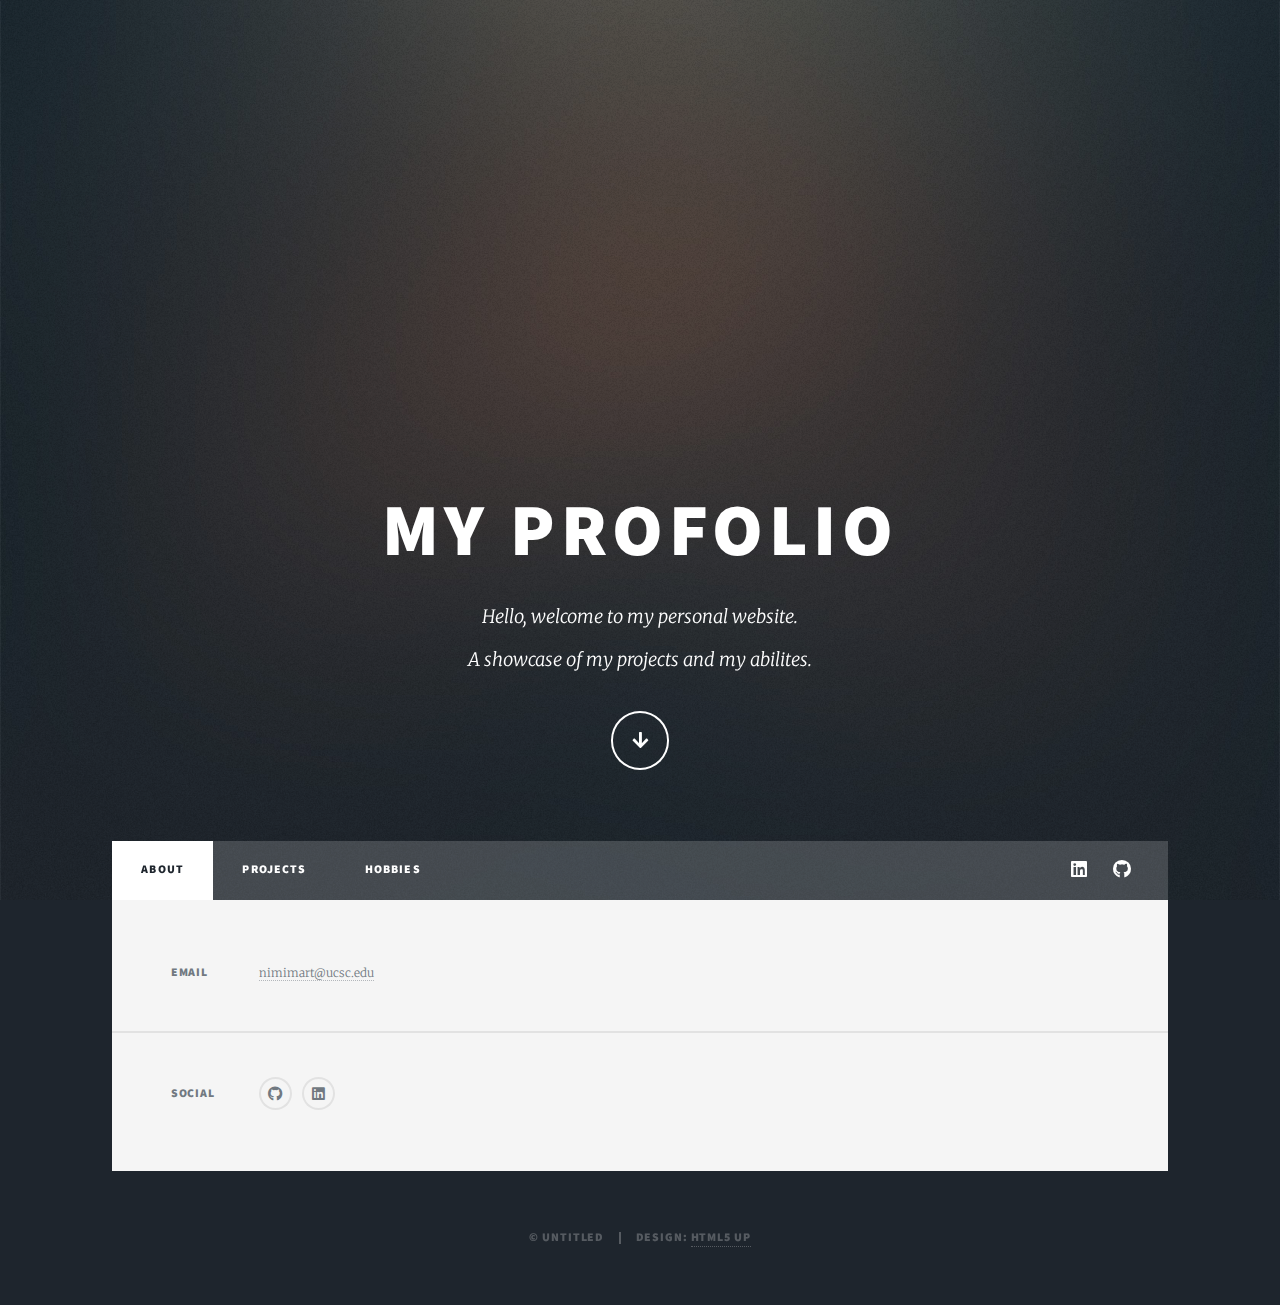
==== index.html @ e38dc00e "adding new website" ====
<!DOCTYPE HTML>
<!--
	Massively by HTML5 UP
	html5up.net | @ajlkn
	Free for personal and commercial use under the CCA 3.0 license (html5up.net/license)
-->
<html>
	<head>
		<title>Nicolas Martinez</title>
		<meta charset="utf-8" />
		<meta name="viewport" content="width=device-width, initial-scale=1, user-scalable=no" />
		<link rel="stylesheet" href="assets/css/main.css" />
		<noscript><link rel="stylesheet" href="assets/css/noscript.css" /></noscript>
	</head>
	<body class="is-preload">

		<!-- Wrapper -->
			<div id="wrapper" class="fade-in">

				<!-- Intro -->
					<div id="intro">
						<h1>My Profolio</h1>
						<p>Hello, welcome to my personal website. <br>
							 A showcase of my projects and my abilites.</p>
						<ul class="actions">
							<li><a href="#header" class="button icon solid solo fa-arrow-down scrolly">Continue</a></li>
						</ul>
					</div>

				<!-- Header -->
					<header id="header">
						<a href="index.html" class="logo">Nicolas Martinez</a>
					</header>

				<!-- Nav -->
					<nav id="nav">
						<ul class="links">
							<li class="active"><a href="index.html">About</a></li>
							<li><a href="projects.html">Projects</a></li>
							<li><a href="hobbies.html">Hobbies</a></li>
						</ul>
						<ul class="icons">
							<li><a href="www.linkedin.com/in/nicolas-michael-martinez" class="icon brands fa-linkedin"><span class="label">LinkedIn</span></a></li>
							<li><a href="git@github.com:nicom0202/Projects.git" class="icon brands fa-github"><span class="label">GitHub</span></a></li>
						</ul>
					</nav>



				<!-- Footer -->
					<footer id="footer">
						<section class="split contact">
							<section>
								<h3>Email</h3>
								<p><a href="#">nimimart@ucsc.edu</a></p>
							</section>
							<section>
								<h3>Social</h3>
								<ul class="icons alt">
									<li><a href="git@github.com:nicom0202/Projects.git" class="icon brands alt fa-github"><span class="label">GitHub</span></a></li>
									<li><a href="www.linkedin.com/in/nicolas-michael-martinez" class="icon brands alt fa-linkedin"><span class="label">LinkedIn</span></a></li>
								</ul>
							</section>
						</section>
					</footer>

				<!-- Copyright -->
					<div id="copyright">
						<ul><li>&copy; Untitled</li><li>Design: <a href="https://html5up.net">HTML5 UP</a></li></ul>
					</div>

			</div>

		<!-- Scripts -->
			<script src="assets/js/jquery.min.js"></script>
			<script src="assets/js/jquery.scrollex.min.js"></script>
			<script src="assets/js/jquery.scrolly.min.js"></script>
			<script src="assets/js/browser.min.js"></script>
			<script src="assets/js/breakpoints.min.js"></script>
			<script src="assets/js/util.js"></script>
			<script src="assets/js/main.js"></script>

	</body>
</html>
---- assets/css/main.css ----
@import url(fontawesome-all.min.css);
@import url("https://fonts.googleapis.com/css?family=Merriweather:300,700,300italic,700italic|Source+Sans+Pro:900");

/*
	Massively by HTML5 UP
	html5up.net | @ajlkn
	Free for personal and commercial use under the CCA 3.0 license (html5up.net/license)
*/

html, body, div, span, applet, object,
iframe, h1, h2, h3, h4, h5, h6, p, blockquote,
pre, a, abbr, acronym, address, big, cite,
code, del, dfn, em, img, ins, kbd, q, s, samp,
small, strike, strong, sub, sup, tt, var, b,
u, i, center, dl, dt, dd, ol, ul, li, fieldset,
form, label, legend, table, caption, tbody,
tfoot, thead, tr, th, td, article, aside,
canvas, details, embed, figure, figcaption,
footer, header, hgroup, menu, nav, output, ruby,
section, summary, time, mark, audio, video {
	margin: 0;
	padding: 0;
	border: 0;
	font-size: 100%;
	font: inherit;
	vertical-align: baseline;}

article, aside, details, figcaption, figure,
footer, header, hgroup, menu, nav, section {
	display: block;}

body {
	line-height: 1;
}

ol, ul {
	list-style: none;
}

blockquote, q {
	quotes: none;
}

	blockquote:before, blockquote:after, q:before, q:after {
		content: '';
		content: none;
	}

table {
	border-collapse: collapse;
	border-spacing: 0;
}

body {
	-webkit-text-size-adjust: none;
}

mark {
	background-color: transparent;
	color: inherit;
}

input::-moz-focus-inner {
	border: 0;
	padding: 0;
}

input, select, textarea {
	-moz-appearance: none;
	-webkit-appearance: none;
	-ms-appearance: none;
	appearance: none;
}

/* Basic */

	@-ms-viewport {
		width: device-width;
	}

	body {
		-ms-overflow-style: scrollbar;
	}

	@media screen and (max-width: 480px) {

		html, body {
			min-width: 320px;
		}

	}

	html {
		box-sizing: border-box;
	}

	*, *:before, *:after {
		box-sizing: inherit;
	}

	body {
		background-color: #1e252d;
	}

		body.is-preload *, body.is-preload *:before, body.is-preload *:after {
			-moz-animation: none !important;
			-webkit-animation: none !important;
			-ms-animation: none !important;
			animation: none !important;
			-moz-transition: none !important;
			-webkit-transition: none !important;
			-ms-transition: none !important;
			transition: none !important;
		}

/* Type */

	html {
		font-size: 16pt;
	}

		@media screen and (max-width: 1680px) {

			html {
				font-size: 12pt;
			}

		}

		@media screen and (max-width: 1280px) {

			html {
				font-size: 11pt;
			}

		}

		@media screen and (max-width: 360px) {

			html {
				font-size: 10pt;
			}

		}

	body {
		color: #212931;
	}

	body, input, select, textarea {
		font-family: "Merriweather", Georgia, serif;
		font-weight: 300;
		font-size: 1rem;
		line-height: 2.375;
	}

	a {
		-moz-transition: color 0.2s ease-in-out, background-color 0.2s ease-in-out, border-color 0.2s ease-in-out, box-shadow 0.2s ease-in-out;
		-webkit-transition: color 0.2s ease-in-out, background-color 0.2s ease-in-out, border-color 0.2s ease-in-out, box-shadow 0.2s ease-in-out;
		-ms-transition: color 0.2s ease-in-out, background-color 0.2s ease-in-out, border-color 0.2s ease-in-out, box-shadow 0.2s ease-in-out;
		transition: color 0.2s ease-in-out, background-color 0.2s ease-in-out, border-color 0.2s ease-in-out, box-shadow 0.2s ease-in-out;
		border-bottom: dotted 1px;
		text-decoration: none;
	}

		a:hover {
			border-bottom-color: transparent;
		}

	strong, b {
		font-weight: 600;
	}

	em, i {
		font-style: italic;
	}

	p {
		text-align: justify;
		margin: 0 0 2rem 0;
	}

	h1, h2, h3, h4, h5, h6 {
		font-family: "Source Sans Pro", Helvetica, sans-serif;
		font-weight: 900;
		line-height: 1.5;
		letter-spacing: 0.075em;
		text-transform: uppercase;
		margin: 0 0 1rem 0;
	}

		h1 a, h2 a, h3 a, h4 a, h5 a, h6 a {
			border-bottom: 0;
			color: inherit;
			text-decoration: none;
		}

	h1 {
		font-size: 4rem;
		line-height: 1.1;
		margin: 0 0 2rem 0;
	}

	h2 {
		font-size: 1.75rem;
		line-height: 1.3;
		margin: 0 0 1.5rem 0;
	}

	h3 {
		font-size: 1.25rem;
		margin: 0 0 1.5rem 0;
	}

	h4 {
		font-size: 1rem;
	}

	h5 {
		font-size: 0.9rem;
	}

	h6 {
		font-size: 0.8rem;
	}

	sub {
		font-size: 0.8rem;
		position: relative;
		top: 0.5rem;
	}

	sup {
		font-size: 0.8rem;
		position: relative;
		top: -0.5rem;
	}

	blockquote {
		border-left: solid 4px;
		font-style: italic;
		margin: 0 0 2rem 0;
		padding: 0.5rem 0 0.5rem 2rem;
	}

	code {
		border: solid 2px;
		font-family: "Courier New", monospace;
		font-size: 0.9rem;
		margin: 0 0.25rem;
		padding: 0.25rem 0.65rem;
	}

	pre {
		-webkit-overflow-scrolling: touch;
		font-family: "Courier New", monospace;
		font-size: 0.9rem;
		margin: 0 0 2rem 0;
	}

		pre code {
			display: block;
			line-height: 1.75;
			padding: 1rem 1.5rem;
			overflow-x: auto;
		}

	hr {
		border: 0;
		border-bottom: solid 2px;
		margin: 3rem 0;
	}

		hr.major {
			margin: 5rem 0;
		}

	.align-left {
		text-align: left;
	}

	.align-center {
		text-align: center;
	}

	.align-right {
		text-align: right;
	}

	input, select, textarea {
		color: #212931;
	}

	a {
		color: #212931;
		border-bottom-color: rgba(33, 41, 49, 0.5);
	}

		a:hover {
			border-bottom-color: transparent;
			color: #18bfef !important;
		}

	strong, b {
		color: #212931;
	}

	h1, h2, h3, h4, h5, h6 {
		color: #212931;
	}

	blockquote {
		border-left-color: #eeeeee;
	}

	code {
		background: rgba(220, 220, 220, 0.25);
		border-color: #eeeeee;
	}

	hr {
		border-bottom-color: #eeeeee;
	}

/* Row */

	.row {
		display: flex;
		flex-wrap: wrap;
		box-sizing: border-box;
		align-items: stretch;
	}

		.row > * {
			box-sizing: border-box;
		}

		.row.gtr-uniform > * > :last-child {
			margin-bottom: 0;
		}

		.row.aln-left {
			justify-content: flex-start;
		}

		.row.aln-center {
			justify-content: center;
		}

		.row.aln-right {
			justify-content: flex-end;
		}

		.row.aln-top {
			align-items: flex-start;
		}

		.row.aln-middle {
			align-items: center;
		}

		.row.aln-bottom {
			align-items: flex-end;
		}

		.row > .imp {
			order: -1;
		}

		.row > .col-1 {
			width: 8.33333%;
		}

		.row > .off-1 {
			margin-left: 8.33333%;
		}

		.row > .col-2 {
			width: 16.66667%;
		}

		.row > .off-2 {
			margin-left: 16.66667%;
		}

		.row > .col-3 {
			width: 25%;
		}

		.row > .off-3 {
			margin-left: 25%;
		}

		.row > .col-4 {
			width: 33.33333%;
		}

		.row > .off-4 {
			margin-left: 33.33333%;
		}

		.row > .col-5 {
			width: 41.66667%;
		}

		.row > .off-5 {
			margin-left: 41.66667%;
		}

		.row > .col-6 {
			width: 50%;
		}

		.row > .off-6 {
			margin-left: 50%;
		}

		.row > .col-7 {
			width: 58.33333%;
		}

		.row > .off-7 {
			margin-left: 58.33333%;
		}

		.row > .col-8 {
			width: 66.66667%;
		}

		.row > .off-8 {
			margin-left: 66.66667%;
		}

		.row > .col-9 {
			width: 75%;
		}

		.row > .off-9 {
			margin-left: 75%;
		}

		.row > .col-10 {
			width: 83.33333%;
		}

		.row > .off-10 {
			margin-left: 83.33333%;
		}

		.row > .col-11 {
			width: 91.66667%;
		}

		.row > .off-11 {
			margin-left: 91.66667%;
		}

		.row > .col-12 {
			width: 100%;
		}

		.row > .off-12 {
			margin-left: 100%;
		}

		.row.gtr-0 {
			margin-top: 0;
			margin-left: 0rem;
		}

			.row.gtr-0 > * {
				padding: 0 0 0 0rem;
			}

			.row.gtr-0.gtr-uniform {
				margin-top: 0rem;
			}

				.row.gtr-0.gtr-uniform > * {
					padding-top: 0rem;
				}

		.row.gtr-25 {
			margin-top: 0;
			margin-left: -0.375rem;
		}

			.row.gtr-25 > * {
				padding: 0 0 0 0.375rem;
			}

			.row.gtr-25.gtr-uniform {
				margin-top: -0.375rem;
			}

				.row.gtr-25.gtr-uniform > * {
					padding-top: 0.375rem;
				}

		.row.gtr-50 {
			margin-top: 0;
			margin-left: -0.75rem;
		}

			.row.gtr-50 > * {
				padding: 0 0 0 0.75rem;
			}

			.row.gtr-50.gtr-uniform {
				margin-top: -0.75rem;
			}

				.row.gtr-50.gtr-uniform > * {
					padding-top: 0.75rem;
				}

		.row {
			margin-top: 0;
			margin-left: -1.5rem;
		}

			.row > * {
				padding: 0 0 0 1.5rem;
			}

			.row.gtr-uniform {
				margin-top: -1.5rem;
			}

				.row.gtr-uniform > * {
					padding-top: 1.5rem;
				}

		.row.gtr-150 {
			margin-top: 0;
			margin-left: -2.25rem;
		}

			.row.gtr-150 > * {
				padding: 0 0 0 2.25rem;
			}

			.row.gtr-150.gtr-uniform {
				margin-top: -2.25rem;
			}

				.row.gtr-150.gtr-uniform > * {
					padding-top: 2.25rem;
				}

		.row.gtr-200 {
			margin-top: 0;
			margin-left: -3rem;
		}

			.row.gtr-200 > * {
				padding: 0 0 0 3rem;
			}

			.row.gtr-200.gtr-uniform {
				margin-top: -3rem;
			}

				.row.gtr-200.gtr-uniform > * {
					padding-top: 3rem;
				}

		@media screen and (max-width: 1680px) {

			.row {
				display: flex;
				flex-wrap: wrap;
				box-sizing: border-box;
				align-items: stretch;
			}

				.row > * {
					box-sizing: border-box;
				}

				.row.gtr-uniform > * > :last-child {
					margin-bottom: 0;
				}

				.row.aln-left {
					justify-content: flex-start;
				}

				.row.aln-center {
					justify-content: center;
				}

				.row.aln-right {
					justify-content: flex-end;
				}

				.row.aln-top {
					align-items: flex-start;
				}

				.row.aln-middle {
					align-items: center;
				}

				.row.aln-bottom {
					align-items: flex-end;
				}

				.row > .imp-xlarge {
					order: -1;
				}

				.row > .col-1-xlarge {
					width: 8.33333%;
				}

				.row > .off-1-xlarge {
					margin-left: 8.33333%;
				}

				.row > .col-2-xlarge {
					width: 16.66667%;
				}

				.row > .off-2-xlarge {
					margin-left: 16.66667%;
				}

				.row > .col-3-xlarge {
					width: 25%;
				}

				.row > .off-3-xlarge {
					margin-left: 25%;
				}

				.row > .col-4-xlarge {
					width: 33.33333%;
				}

				.row > .off-4-xlarge {
					margin-left: 33.33333%;
				}

				.row > .col-5-xlarge {
					width: 41.66667%;
				}

				.row > .off-5-xlarge {
					margin-left: 41.66667%;
				}

				.row > .col-6-xlarge {
					width: 50%;
				}

				.row > .off-6-xlarge {
					margin-left: 50%;
				}

				.row > .col-7-xlarge {
					width: 58.33333%;
				}

				.row > .off-7-xlarge {
					margin-left: 58.33333%;
				}

				.row > .col-8-xlarge {
					width: 66.66667%;
				}

				.row > .off-8-xlarge {
					margin-left: 66.66667%;
				}

				.row > .col-9-xlarge {
					width: 75%;
				}

				.row > .off-9-xlarge {
					margin-left: 75%;
				}

				.row > .col-10-xlarge {
					width: 83.33333%;
				}

				.row > .off-10-xlarge {
					margin-left: 83.33333%;
				}

				.row > .col-11-xlarge {
					width: 91.66667%;
				}

				.row > .off-11-xlarge {
					margin-left: 91.66667%;
				}

				.row > .col-12-xlarge {
					width: 100%;
				}

				.row > .off-12-xlarge {
					margin-left: 100%;
				}

				.row.gtr-0 {
					margin-top: 0;
					margin-left: 0rem;
				}

					.row.gtr-0 > * {
						padding: 0 0 0 0rem;
					}

					.row.gtr-0.gtr-uniform {
						margin-top: 0rem;
					}

						.row.gtr-0.gtr-uniform > * {
							padding-top: 0rem;
						}

				.row.gtr-25 {
					margin-top: 0;
					margin-left: -0.375rem;
				}

					.row.gtr-25 > * {
						padding: 0 0 0 0.375rem;
					}

					.row.gtr-25.gtr-uniform {
						margin-top: -0.375rem;
					}

						.row.gtr-25.gtr-uniform > * {
							padding-top: 0.375rem;
						}

				.row.gtr-50 {
					margin-top: 0;
					margin-left: -0.75rem;
				}

					.row.gtr-50 > * {
						padding: 0 0 0 0.75rem;
					}

					.row.gtr-50.gtr-uniform {
						margin-top: -0.75rem;
					}

						.row.gtr-50.gtr-uniform > * {
							padding-top: 0.75rem;
						}

				.row {
					margin-top: 0;
					margin-left: -1.5rem;
				}

					.row > * {
						padding: 0 0 0 1.5rem;
					}

					.row.gtr-uniform {
						margin-top: -1.5rem;
					}

						.row.gtr-uniform > * {
							padding-top: 1.5rem;
						}

				.row.gtr-150 {
					margin-top: 0;
					margin-left: -2.25rem;
				}

					.row.gtr-150 > * {
						padding: 0 0 0 2.25rem;
					}

					.row.gtr-150.gtr-uniform {
						margin-top: -2.25rem;
					}

						.row.gtr-150.gtr-uniform > * {
							padding-top: 2.25rem;
						}

				.row.gtr-200 {
					margin-top: 0;
					margin-left: -3rem;
				}

					.row.gtr-200 > * {
						padding: 0 0 0 3rem;
					}

					.row.gtr-200.gtr-uniform {
						margin-top: -3rem;
					}

						.row.gtr-200.gtr-uniform > * {
							padding-top: 3rem;
						}

		}

		@media screen and (max-width: 1280px) {

			.row {
				display: flex;
				flex-wrap: wrap;
				box-sizing: border-box;
				align-items: stretch;
			}

				.row > * {
					box-sizing: border-box;
				}

				.row.gtr-uniform > * > :last-child {
					margin-bottom: 0;
				}

				.row.aln-left {
					justify-content: flex-start;
				}

				.row.aln-center {
					justify-content: center;
				}

				.row.aln-right {
					justify-content: flex-end;
				}

				.row.aln-top {
					align-items: flex-start;
				}

				.row.aln-middle {
					align-items: center;
				}

				.row.aln-bottom {
					align-items: flex-end;
				}

				.row > .imp-large {
					order: -1;
				}

				.row > .col-1-large {
					width: 8.33333%;
				}

				.row > .off-1-large {
					margin-left: 8.33333%;
				}

				.row > .col-2-large {
					width: 16.66667%;
				}

				.row > .off-2-large {
					margin-left: 16.66667%;
				}

				.row > .col-3-large {
					width: 25%;
				}

				.row > .off-3-large {
					margin-left: 25%;
				}

				.row > .col-4-large {
					width: 33.33333%;
				}

				.row > .off-4-large {
					margin-left: 33.33333%;
				}

				.row > .col-5-large {
					width: 41.66667%;
				}

				.row > .off-5-large {
					margin-left: 41.66667%;
				}

				.row > .col-6-large {
					width: 50%;
				}

				.row > .off-6-large {
					margin-left: 50%;
				}

				.row > .col-7-large {
					width: 58.33333%;
				}

				.row > .off-7-large {
					margin-left: 58.33333%;
				}

				.row > .col-8-large {
					width: 66.66667%;
				}

				.row > .off-8-large {
					margin-left: 66.66667%;
				}

				.row > .col-9-large {
					width: 75%;
				}

				.row > .off-9-large {
					margin-left: 75%;
				}

				.row > .col-10-large {
					width: 83.33333%;
				}

				.row > .off-10-large {
					margin-left: 83.33333%;
				}

				.row > .col-11-large {
					width: 91.66667%;
				}

				.row > .off-11-large {
					margin-left: 91.66667%;
				}

				.row > .col-12-large {
					width: 100%;
				}

				.row > .off-12-large {
					margin-left: 100%;
				}

				.row.gtr-0 {
					margin-top: 0;
					margin-left: 0rem;
				}

					.row.gtr-0 > * {
						padding: 0 0 0 0rem;
					}

					.row.gtr-0.gtr-uniform {
						margin-top: 0rem;
					}

						.row.gtr-0.gtr-uniform > * {
							padding-top: 0rem;
						}

				.row.gtr-25 {
					margin-top: 0;
					margin-left: -0.375rem;
				}

					.row.gtr-25 > * {
						padding: 0 0 0 0.375rem;
					}

					.row.gtr-25.gtr-uniform {
						margin-top: -0.375rem;
					}

						.row.gtr-25.gtr-uniform > * {
							padding-top: 0.375rem;
						}

				.row.gtr-50 {
					margin-top: 0;
					margin-left: -0.75rem;
				}

					.row.gtr-50 > * {
						padding: 0 0 0 0.75rem;
					}

					.row.gtr-50.gtr-uniform {
						margin-top: -0.75rem;
					}

						.row.gtr-50.gtr-uniform > * {
							padding-top: 0.75rem;
						}

				.row {
					margin-top: 0;
					margin-left: -1.5rem;
				}

					.row > * {
						padding: 0 0 0 1.5rem;
					}

					.row.gtr-uniform {
						margin-top: -1.5rem;
					}

						.row.gtr-uniform > * {
							padding-top: 1.5rem;
						}

				.row.gtr-150 {
					margin-top: 0;
					margin-left: -2.25rem;
				}

					.row.gtr-150 > * {
						padding: 0 0 0 2.25rem;
					}

					.row.gtr-150.gtr-uniform {
						margin-top: -2.25rem;
					}

						.row.gtr-150.gtr-uniform > * {
							padding-top: 2.25rem;
						}

				.row.gtr-200 {
					margin-top: 0;
					margin-left: -3rem;
				}

					.row.gtr-200 > * {
						padding: 0 0 0 3rem;
					}

					.row.gtr-200.gtr-uniform {
						margin-top: -3rem;
					}

						.row.gtr-200.gtr-uniform > * {
							padding-top: 3rem;
						}

		}

		@media screen and (max-width: 980px) {

			.row {
				display: flex;
				flex-wrap: wrap;
				box-sizing: border-box;
				align-items: stretch;
			}

				.row > * {
					box-sizing: border-box;
				}

				.row.gtr-uniform > * > :last-child {
					margin-bottom: 0;
				}

				.row.aln-left {
					justify-content: flex-start;
				}

				.row.aln-center {
					justify-content: center;
				}

				.row.aln-right {
					justify-content: flex-end;
				}

				.row.aln-top {
					align-items: flex-start;
				}

				.row.aln-middle {
					align-items: center;
				}

				.row.aln-bottom {
					align-items: flex-end;
				}

				.row > .imp-medium {
					order: -1;
				}

				.row > .col-1-medium {
					width: 8.33333%;
				}

				.row > .off-1-medium {
					margin-left: 8.33333%;
				}

				.row > .col-2-medium {
					width: 16.66667%;
				}

				.row > .off-2-medium {
					margin-left: 16.66667%;
				}

				.row > .col-3-medium {
					width: 25%;
				}

				.row > .off-3-medium {
					margin-left: 25%;
				}

				.row > .col-4-medium {
					width: 33.33333%;
				}

				.row > .off-4-medium {
					margin-left: 33.33333%;
				}

				.row > .col-5-medium {
					width: 41.66667%;
				}

				.row > .off-5-medium {
					margin-left: 41.66667%;
				}

				.row > .col-6-medium {
					width: 50%;
				}

				.row > .off-6-medium {
					margin-left: 50%;
				}

				.row > .col-7-medium {
					width: 58.33333%;
				}

				.row > .off-7-medium {
					margin-left: 58.33333%;
				}

				.row > .col-8-medium {
					width: 66.66667%;
				}

				.row > .off-8-medium {
					margin-left: 66.66667%;
				}

				.row > .col-9-medium {
					width: 75%;
				}

				.row > .off-9-medium {
					margin-left: 75%;
				}

				.row > .col-10-medium {
					width: 83.33333%;
				}

				.row > .off-10-medium {
					margin-left: 83.33333%;
				}

				.row > .col-11-medium {
					width: 91.66667%;
				}

				.row > .off-11-medium {
					margin-left: 91.66667%;
				}

				.row > .col-12-medium {
					width: 100%;
				}

				.row > .off-12-medium {
					margin-left: 100%;
				}

				.row.gtr-0 {
					margin-top: 0;
					margin-left: 0rem;
				}

					.row.gtr-0 > * {
						padding: 0 0 0 0rem;
					}

					.row.gtr-0.gtr-uniform {
						margin-top: 0rem;
					}

						.row.gtr-0.gtr-uniform > * {
							padding-top: 0rem;
						}

				.row.gtr-25 {
					margin-top: 0;
					margin-left: -0.375rem;
				}

					.row.gtr-25 > * {
						padding: 0 0 0 0.375rem;
					}

					.row.gtr-25.gtr-uniform {
						margin-top: -0.375rem;
					}

						.row.gtr-25.gtr-uniform > * {
							padding-top: 0.375rem;
						}

				.row.gtr-50 {
					margin-top: 0;
					margin-left: -0.75rem;
				}

					.row.gtr-50 > * {
						padding: 0 0 0 0.75rem;
					}

					.row.gtr-50.gtr-uniform {
						margin-top: -0.75rem;
					}

						.row.gtr-50.gtr-uniform > * {
							padding-top: 0.75rem;
						}

				.row {
					margin-top: 0;
					margin-left: -1.5rem;
				}

					.row > * {
						padding: 0 0 0 1.5rem;
					}

					.row.gtr-uniform {
						margin-top: -1.5rem;
					}

						.row.gtr-uniform > * {
							padding-top: 1.5rem;
						}

				.row.gtr-150 {
					margin-top: 0;
					margin-left: -2.25rem;
				}

					.row.gtr-150 > * {
						padding: 0 0 0 2.25rem;
					}

					.row.gtr-150.gtr-uniform {
						margin-top: -2.25rem;
					}

						.row.gtr-150.gtr-uniform > * {
							padding-top: 2.25rem;
						}

				.row.gtr-200 {
					margin-top: 0;
					margin-left: -3rem;
				}

					.row.gtr-200 > * {
						padding: 0 0 0 3rem;
					}

					.row.gtr-200.gtr-uniform {
						margin-top: -3rem;
					}

						.row.gtr-200.gtr-uniform > * {
							padding-top: 3rem;
						}

		}

		@media screen and (max-width: 736px) {

			.row {
				display: flex;
				flex-wrap: wrap;
				box-sizing: border-box;
				align-items: stretch;
			}

				.row > * {
					box-sizing: border-box;
				}

				.row.gtr-uniform > * > :last-child {
					margin-bottom: 0;
				}

				.row.aln-left {
					justify-content: flex-start;
				}

				.row.aln-center {
					justify-content: center;
				}

				.row.aln-right {
					justify-content: flex-end;
				}

				.row.aln-top {
					align-items: flex-start;
				}

				.row.aln-middle {
					align-items: center;
				}

				.row.aln-bottom {
					align-items: flex-end;
				}

				.row > .imp-small {
					order: -1;
				}

				.row > .col-1-small {
					width: 8.33333%;
				}

				.row > .off-1-small {
					margin-left: 8.33333%;
				}

				.row > .col-2-small {
					width: 16.66667%;
				}

				.row > .off-2-small {
					margin-left: 16.66667%;
				}

				.row > .col-3-small {
					width: 25%;
				}

				.row > .off-3-small {
					margin-left: 25%;
				}

				.row > .col-4-small {
					width: 33.33333%;
				}

				.row > .off-4-small {
					margin-left: 33.33333%;
				}

				.row > .col-5-small {
					width: 41.66667%;
				}

				.row > .off-5-small {
					margin-left: 41.66667%;
				}

				.row > .col-6-small {
					width: 50%;
				}

				.row > .off-6-small {
					margin-left: 50%;
				}

				.row > .col-7-small {
					width: 58.33333%;
				}

				.row > .off-7-small {
					margin-left: 58.33333%;
				}

				.row > .col-8-small {
					width: 66.66667%;
				}

				.row > .off-8-small {
					margin-left: 66.66667%;
				}

				.row > .col-9-small {
					width: 75%;
				}

				.row > .off-9-small {
					margin-left: 75%;
				}

				.row > .col-10-small {
					width: 83.33333%;
				}

				.row > .off-10-small {
					margin-left: 83.33333%;
				}

				.row > .col-11-small {
					width: 91.66667%;
				}

				.row > .off-11-small {
					margin-left: 91.66667%;
				}

				.row > .col-12-small {
					width: 100%;
				}

				.row > .off-12-small {
					margin-left: 100%;
				}

				.row.gtr-0 {
					margin-top: 0;
					margin-left: 0rem;
				}

					.row.gtr-0 > * {
						padding: 0 0 0 0rem;
					}

					.row.gtr-0.gtr-uniform {
						margin-top: 0rem;
					}

						.row.gtr-0.gtr-uniform > * {
							padding-top: 0rem;
						}

				.row.gtr-25 {
					margin-top: 0;
					margin-left: -0.375rem;
				}

					.row.gtr-25 > * {
						padding: 0 0 0 0.375rem;
					}

					.row.gtr-25.gtr-uniform {
						margin-top: -0.375rem;
					}

						.row.gtr-25.gtr-uniform > * {
							padding-top: 0.375rem;
						}

				.row.gtr-50 {
					margin-top: 0;
					margin-left: -0.75rem;
				}

					.row.gtr-50 > * {
						padding: 0 0 0 0.75rem;
					}

					.row.gtr-50.gtr-uniform {
						margin-top: -0.75rem;
					}

						.row.gtr-50.gtr-uniform > * {
							padding-top: 0.75rem;
						}

				.row {
					margin-top: 0;
					margin-left: -1.5rem;
				}

					.row > * {
						padding: 0 0 0 1.5rem;
					}

					.row.gtr-uniform {
						margin-top: -1.5rem;
					}

						.row.gtr-uniform > * {
							padding-top: 1.5rem;
						}

				.row.gtr-150 {
					margin-top: 0;
					margin-left: -2.25rem;
				}

					.row.gtr-150 > * {
						padding: 0 0 0 2.25rem;
					}

					.row.gtr-150.gtr-uniform {
						margin-top: -2.25rem;
					}

						.row.gtr-150.gtr-uniform > * {
							padding-top: 2.25rem;
						}

				.row.gtr-200 {
					margin-top: 0;
					margin-left: -3rem;
				}

					.row.gtr-200 > * {
						padding: 0 0 0 3rem;
					}

					.row.gtr-200.gtr-uniform {
						margin-top: -3rem;
					}

						.row.gtr-200.gtr-uniform > * {
							padding-top: 3rem;
						}

		}

		@media screen and (max-width: 480px) {

			.row {
				display: flex;
				flex-wrap: wrap;
				box-sizing: border-box;
				align-items: stretch;
			}

				.row > * {
					box-sizing: border-box;
				}

				.row.gtr-uniform > * > :last-child {
					margin-bottom: 0;
				}

				.row.aln-left {
					justify-content: flex-start;
				}

				.row.aln-center {
					justify-content: center;
				}

				.row.aln-right {
					justify-content: flex-end;
				}

				.row.aln-top {
					align-items: flex-start;
				}

				.row.aln-middle {
					align-items: center;
				}

				.row.aln-bottom {
					align-items: flex-end;
				}

				.row > .imp-xsmall {
					order: -1;
				}

				.row > .col-1-xsmall {
					width: 8.33333%;
				}

				.row > .off-1-xsmall {
					margin-left: 8.33333%;
				}

				.row > .col-2-xsmall {
					width: 16.66667%;
				}

				.row > .off-2-xsmall {
					margin-left: 16.66667%;
				}

				.row > .col-3-xsmall {
					width: 25%;
				}

				.row > .off-3-xsmall {
					margin-left: 25%;
				}

				.row > .col-4-xsmall {
					width: 33.33333%;
				}

				.row > .off-4-xsmall {
					margin-left: 33.33333%;
				}

				.row > .col-5-xsmall {
					width: 41.66667%;
				}

				.row > .off-5-xsmall {
					margin-left: 41.66667%;
				}

				.row > .col-6-xsmall {
					width: 50%;
				}

				.row > .off-6-xsmall {
					margin-left: 50%;
				}

				.row > .col-7-xsmall {
					width: 58.33333%;
				}

				.row > .off-7-xsmall {
					margin-left: 58.33333%;
				}

				.row > .col-8-xsmall {
					width: 66.66667%;
				}

				.row > .off-8-xsmall {
					margin-left: 66.66667%;
				}

				.row > .col-9-xsmall {
					width: 75%;
				}

				.row > .off-9-xsmall {
					margin-left: 75%;
				}

				.row > .col-10-xsmall {
					width: 83.33333%;
				}

				.row > .off-10-xsmall {
					margin-left: 83.33333%;
				}

				.row > .col-11-xsmall {
					width: 91.66667%;
				}

				.row > .off-11-xsmall {
					margin-left: 91.66667%;
				}

				.row > .col-12-xsmall {
					width: 100%;
				}

				.row > .off-12-xsmall {
					margin-left: 100%;
				}

				.row.gtr-0 {
					margin-top: 0;
					margin-left: 0rem;
				}

					.row.gtr-0 > * {
						padding: 0 0 0 0rem;
					}

					.row.gtr-0.gtr-uniform {
						margin-top: 0rem;
					}

						.row.gtr-0.gtr-uniform > * {
							padding-top: 0rem;
						}

				.row.gtr-25 {
					margin-top: 0;
					margin-left: -0.375rem;
				}

					.row.gtr-25 > * {
						padding: 0 0 0 0.375rem;
					}

					.row.gtr-25.gtr-uniform {
						margin-top: -0.375rem;
					}

						.row.gtr-25.gtr-uniform > * {
							padding-top: 0.375rem;
						}

				.row.gtr-50 {
					margin-top: 0;
					margin-left: -0.75rem;
				}

					.row.gtr-50 > * {
						padding: 0 0 0 0.75rem;
					}

					.row.gtr-50.gtr-uniform {
						margin-top: -0.75rem;
					}

						.row.gtr-50.gtr-uniform > * {
							padding-top: 0.75rem;
						}

				.row {
					margin-top: 0;
					margin-left: -1.5rem;
				}

					.row > * {
						padding: 0 0 0 1.5rem;
					}

					.row.gtr-uniform {
						margin-top: -1.5rem;
					}

						.row.gtr-uniform > * {
							padding-top: 1.5rem;
						}

				.row.gtr-150 {
					margin-top: 0;
					margin-left: -2.25rem;
				}

					.row.gtr-150 > * {
						padding: 0 0 0 2.25rem;
					}

					.row.gtr-150.gtr-uniform {
						margin-top: -2.25rem;
					}

						.row.gtr-150.gtr-uniform > * {
							padding-top: 2.25rem;
						}

				.row.gtr-200 {
					margin-top: 0;
					margin-left: -3rem;
				}

					.row.gtr-200 > * {
						padding: 0 0 0 3rem;
					}

					.row.gtr-200.gtr-uniform {
						margin-top: -3rem;
					}

						.row.gtr-200.gtr-uniform > * {
							padding-top: 3rem;
						}

		}

		@media screen and (max-width: 360px) {

			.row {
				display: flex;
				flex-wrap: wrap;
				box-sizing: border-box;
				align-items: stretch;
			}

				.row > * {
					box-sizing: border-box;
				}

				.row.gtr-uniform > * > :last-child {
					margin-bottom: 0;
				}

				.row.aln-left {
					justify-content: flex-start;
				}

				.row.aln-center {
					justify-content: center;
				}

				.row.aln-right {
					justify-content: flex-end;
				}

				.row.aln-top {
					align-items: flex-start;
				}

				.row.aln-middle {
					align-items: center;
				}

				.row.aln-bottom {
					align-items: flex-end;
				}

				.row > .imp-xxsmall {
					order: -1;
				}

				.row > .col-1-xxsmall {
					width: 8.33333%;
				}

				.row > .off-1-xxsmall {
					margin-left: 8.33333%;
				}

				.row > .col-2-xxsmall {
					width: 16.66667%;
				}

				.row > .off-2-xxsmall {
					margin-left: 16.66667%;
				}

				.row > .col-3-xxsmall {
					width: 25%;
				}

				.row > .off-3-xxsmall {
					margin-left: 25%;
				}

				.row > .col-4-xxsmall {
					width: 33.33333%;
				}

				.row > .off-4-xxsmall {
					margin-left: 33.33333%;
				}

				.row > .col-5-xxsmall {
					width: 41.66667%;
				}

				.row > .off-5-xxsmall {
					margin-left: 41.66667%;
				}

				.row > .col-6-xxsmall {
					width: 50%;
				}

				.row > .off-6-xxsmall {
					margin-left: 50%;
				}

				.row > .col-7-xxsmall {
					width: 58.33333%;
				}

				.row > .off-7-xxsmall {
					margin-left: 58.33333%;
				}

				.row > .col-8-xxsmall {
					width: 66.66667%;
				}

				.row > .off-8-xxsmall {
					margin-left: 66.66667%;
				}

				.row > .col-9-xxsmall {
					width: 75%;
				}

				.row > .off-9-xxsmall {
					margin-left: 75%;
				}

				.row > .col-10-xxsmall {
					width: 83.33333%;
				}

				.row > .off-10-xxsmall {
					margin-left: 83.33333%;
				}

				.row > .col-11-xxsmall {
					width: 91.66667%;
				}

				.row > .off-11-xxsmall {
					margin-left: 91.66667%;
				}

				.row > .col-12-xxsmall {
					width: 100%;
				}

				.row > .off-12-xxsmall {
					margin-left: 100%;
				}

				.row.gtr-0 {
					margin-top: 0;
					margin-left: 0rem;
				}

					.row.gtr-0 > * {
						padding: 0 0 0 0rem;
					}

					.row.gtr-0.gtr-uniform {
						margin-top: 0rem;
					}

						.row.gtr-0.gtr-uniform > * {
							padding-top: 0rem;
						}

				.row.gtr-25 {
					margin-top: 0;
					margin-left: -0.375rem;
				}

					.row.gtr-25 > * {
						padding: 0 0 0 0.375rem;
					}

					.row.gtr-25.gtr-uniform {
						margin-top: -0.375rem;
					}

						.row.gtr-25.gtr-uniform > * {
							padding-top: 0.375rem;
						}

				.row.gtr-50 {
					margin-top: 0;
					margin-left: -0.75rem;
				}

					.row.gtr-50 > * {
						padding: 0 0 0 0.75rem;
					}

					.row.gtr-50.gtr-uniform {
						margin-top: -0.75rem;
					}

						.row.gtr-50.gtr-uniform > * {
							padding-top: 0.75rem;
						}

				.row {
					margin-top: 0;
					margin-left: -1.5rem;
				}

					.row > * {
						padding: 0 0 0 1.5rem;
					}

					.row.gtr-uniform {
						margin-top: -1.5rem;
					}

						.row.gtr-uniform > * {
							padding-top: 1.5rem;
						}

				.row.gtr-150 {
					margin-top: 0;
					margin-left: -2.25rem;
				}

					.row.gtr-150 > * {
						padding: 0 0 0 2.25rem;
					}

					.row.gtr-150.gtr-uniform {
						margin-top: -2.25rem;
					}

						.row.gtr-150.gtr-uniform > * {
							padding-top: 2.25rem;
						}

				.row.gtr-200 {
					margin-top: 0;
					margin-left: -3rem;
				}

					.row.gtr-200 > * {
						padding: 0 0 0 3rem;
					}

					.row.gtr-200.gtr-uniform {
						margin-top: -3rem;
					}

						.row.gtr-200.gtr-uniform > * {
							padding-top: 3rem;
						}

		}

/* Box */

	.box {
		border: solid 2px;
		margin-bottom: 2rem;
		padding: 1.5rem;
	}

		.box > :last-child,
		.box > :last-child > :last-child,
		.box > :last-child > :last-child > :last-child {
			margin-bottom: 0;
		}

		.box.alt {
			border: 0;
			border-radius: 0;
			padding: 0;
		}

	.box {
		border-color: #eeeeee;
	}

/* Button */

	input[type="submit"],
	input[type="reset"],
	input[type="button"],
	button,
	.button {
		-moz-appearance: none;
		-webkit-appearance: none;
		-ms-appearance: none;
		appearance: none;
		-moz-transition: background-color 0.2s ease-in-out, box-shadow 0.2s ease-in-out, color 0.2s ease-in-out;
		-webkit-transition: background-color 0.2s ease-in-out, box-shadow 0.2s ease-in-out, color 0.2s ease-in-out;
		-ms-transition: background-color 0.2s ease-in-out, box-shadow 0.2s ease-in-out, color 0.2s ease-in-out;
		transition: background-color 0.2s ease-in-out, box-shadow 0.2s ease-in-out, color 0.2s ease-in-out;
		border: 0;
		border-radius: 0;
		cursor: pointer;
		display: inline-block;
		font-family: "Source Sans Pro", Helvetica, sans-serif;
		font-size: 0.8rem;
		font-weight: 900;
		letter-spacing: 0.075em;
		height: 3rem;
		line-height: 3rem;
		padding: 0 2rem;
		text-align: center;
		text-decoration: none;
		text-transform: uppercase;
		white-space: nowrap;
	}

		input[type="submit"].icon:before,
		input[type="reset"].icon:before,
		input[type="button"].icon:before,
		button.icon:before,
		.button.icon:before {
			margin-right: 0.5rem;
		}

		input[type="submit"].icon.solo,
		input[type="reset"].icon.solo,
		input[type="button"].icon.solo,
		button.icon.solo,
		.button.icon.solo {
			position: relative;
			width: 4rem;
			height: 4rem;
			line-height: 4rem;
			border-radius: 4rem;
			text-indent: 4rem;
			overflow: hidden;
			padding: 0;
			white-space: nowrap;
		}

			input[type="submit"].icon.solo:before,
			input[type="reset"].icon.solo:before,
			input[type="button"].icon.solo:before,
			button.icon.solo:before,
			.button.icon.solo:before {
				position: absolute;
				display: block;
				top: 0;
				left: 0;
				width: inherit;
				height: inherit;
				line-height: inherit;
				font-size: 1.25rem;
				margin-right: 0;
				text-align: center;
				text-indent: 0;
			}

		input[type="submit"].fit,
		input[type="reset"].fit,
		input[type="button"].fit,
		button.fit,
		.button.fit {
			width: 100%;
		}

		input[type="submit"].small,
		input[type="reset"].small,
		input[type="button"].small,
		button.small,
		.button.small {
			font-size: 0.7rem;
			height: 2.5rem;
			line-height: 2.5rem;
			padding: 0 1.5rem;
		}

		input[type="submit"].large,
		input[type="reset"].large,
		input[type="button"].large,
		button.large,
		.button.large {
			font-size: 0.9rem;
			height: 3.5rem;
			line-height: 3.5rem;
			padding: 0 2.75rem;
		}

		@media screen and (max-width: 980px) {

			input[type="submit"],
			input[type="reset"],
			input[type="button"],
			button,
			.button {
				font-size: 0.9rem;
				height: 3.25rem;
				line-height: 3.25rem;
			}

				input[type="submit"].large,
				input[type="reset"].large,
				input[type="button"].large,
				button.large,
				.button.large {
					font-size: 1rem;
					height: 3.75rem;
					line-height: 3.75rem;
				}

		}

		input[type="submit"].disabled, input[type="submit"]:disabled,
		input[type="reset"].disabled,
		input[type="reset"]:disabled,
		input[type="button"].disabled,
		input[type="button"]:disabled,
		button.disabled,
		button:disabled,
		.button.disabled,
		.button:disabled {
			pointer-events: none;
			opacity: 0.25;
		}

	input[type="submit"],
	input[type="reset"],
	input[type="button"],
	button,
	.button {
		background-color: transparent;
		box-shadow: inset 0 0 0 2px #212931;
		color: #212931 !important;
	}

		input[type="submit"]:hover,
		input[type="reset"]:hover,
		input[type="button"]:hover,
		button:hover,
		.button:hover {
			box-shadow: inset 0 0 0 2px #18bfef;
			color: #18bfef !important;
		}

		input[type="submit"].primary,
		input[type="reset"].primary,
		input[type="button"].primary,
		button.primary,
		.button.primary {
			background-color: #212931;
			box-shadow: none;
			color: #ffffff !important;
		}

			input[type="submit"].primary:hover,
			input[type="reset"].primary:hover,
			input[type="button"].primary:hover,
			button.primary:hover,
			.button.primary:hover {
				background-color: #18bfef;
			}

/* Form */

	form {
		margin: 0 0 2rem 0;
	}

		form > :last-child {
			margin-bottom: 0;
		}

		form > .fields {
			display: -moz-flex;
			display: -webkit-flex;
			display: -ms-flex;
			display: flex;
			-moz-flex-wrap: wrap;
			-webkit-flex-wrap: wrap;
			-ms-flex-wrap: wrap;
			flex-wrap: wrap;
			width: calc(100% + 3rem);
			margin: -1.5rem 0 2rem -1.5rem;
		}

			form > .fields > .field {
				-moz-flex-grow: 0;
				-webkit-flex-grow: 0;
				-ms-flex-grow: 0;
				flex-grow: 0;
				-moz-flex-shrink: 0;
				-webkit-flex-shrink: 0;
				-ms-flex-shrink: 0;
				flex-shrink: 0;
				padding: 1.5rem 0 0 1.5rem;
				width: calc(100% - 1.5rem);
			}

				form > .fields > .field.half {
					width: calc(50% - 0.75rem);
				}

				form > .fields > .field.third {
					width: calc(100%/3 - 0.5rem);
				}

				form > .fields > .field.quarter {
					width: calc(25% - 0.375rem);
				}

		@media screen and (max-width: 480px) {

			form > .fields {
				width: calc(100% + 3rem);
				margin: -1.5rem 0 2rem -1.5rem;
			}

				form > .fields > .field {
					padding: 1.5rem 0 0 1.5rem;
					width: calc(100% - 1.5rem);
				}

					form > .fields > .field.half {
						width: calc(100% - 1.5rem);
					}

					form > .fields > .field.third {
						width: calc(100% - 1.5rem);
					}

					form > .fields > .field.quarter {
						width: calc(100% - 1.5rem);
					}

		}

	label {
		display: block;
		font-family: "Source Sans Pro", Helvetica, sans-serif;
		font-weight: 900;
		line-height: 1.5;
		letter-spacing: 0.075em;
		font-size: 0.8rem;
		text-transform: uppercase;
		margin: 0 0 0.75rem 0;
	}

		@media screen and (max-width: 980px) {

			label {
				font-size: 0.9rem;
			}

		}

	input[type="text"],
	input[type="password"],
	input[type="email"],
	select,
	textarea {
		-moz-appearance: none;
		-webkit-appearance: none;
		-ms-appearance: none;
		appearance: none;
		background: transparent;
		border-radius: 0;
		border: solid 2px;
		color: inherit;
		display: block;
		outline: 0;
		padding: 0 1rem;
		text-decoration: none;
		width: 100%;
	}

		input[type="text"]:invalid,
		input[type="password"]:invalid,
		input[type="email"]:invalid,
		select:invalid,
		textarea:invalid {
			box-shadow: none;
		}

	select {
		background-size: 1.25rem;
		background-repeat: no-repeat;
		background-position: calc(100% - 1rem) center;
		height: 3rem;
		padding-right: 3rem;
		text-overflow: ellipsis;
	}

		select:focus::-ms-value {
			background-color: transparent;
		}

		select::-ms-expand {
			display: none;
		}

	input[type="text"],
	input[type="password"],
	input[type="email"],
	select {
		height: 3rem;
	}

	textarea {
		padding: 0.75rem 1rem;
	}

	input[type="checkbox"],
	input[type="radio"] {
		-moz-appearance: none;
		-webkit-appearance: none;
		-ms-appearance: none;
		appearance: none;
		display: block;
		float: left;
		margin-right: -2rem;
		opacity: 0;
		width: 1rem;
		z-index: -1;
	}

		input[type="checkbox"] + label,
		input[type="radio"] + label {
			text-decoration: none;
			cursor: pointer;
			display: inline-block;
			font-size: 1rem;
			letter-spacing: 0;
			font-family: "Merriweather", Georgia, serif;
			text-transform: none;
			font-weight: 300;
			padding-left: 2.8rem;
			padding-right: 1rem;
			position: relative;
		}

			input[type="checkbox"] + label:before,
			input[type="radio"] + label:before {
				-moz-osx-font-smoothing: grayscale;
				-webkit-font-smoothing: antialiased;
				display: inline-block;
				font-style: normal;
				font-variant: normal;
				text-rendering: auto;
				line-height: 1;
				text-transform: none !important;
				font-family: 'Font Awesome 5 Free';
				font-weight: 900;
			}

			input[type="checkbox"] + label:before,
			input[type="radio"] + label:before {
				border-radius: 0;
				border: solid 2px;
				content: '';
				display: inline-block;
				font-size: 0.8rem;
				height: 1.8rem;
				left: 0;
				line-height: 1.65rem;
				position: absolute;
				text-align: center;
				top: -0.125rem;
				width: 1.8rem;
			}

		input[type="checkbox"]:checked + label:before,
		input[type="radio"]:checked + label:before {
			content: '\f00c';
		}

	input[type="checkbox"] + label:before {
		border-radius: 0;
	}

	input[type="radio"] + label:before {
		border-radius: 100%;
	}

	::-webkit-input-placeholder {
		opacity: 1.0;
	}

	:-moz-placeholder {
		opacity: 1.0;
	}

	::-moz-placeholder {
		opacity: 1.0;
	}

	:-ms-input-placeholder {
		opacity: 1.0;
	}

	label {
		color: #212931;
	}

	input[type="text"],
	input[type="password"],
	input[type="email"],
	select,
	textarea {
		border-color: #eeeeee;
	}

		input[type="text"]:focus,
		input[type="password"]:focus,
		input[type="email"]:focus,
		select:focus,
		textarea:focus {
			border-color: #18bfef;
		}

	select {
		background-image: url("data:image/svg+xml;charset=utf8,%3Csvg xmlns='http://www.w3.org/2000/svg' width='40' height='40' preserveAspectRatio='none' viewBox='0 0 40 40'%3E%3Cpath d='M9.4,12.3l10.4,10.4l10.4-10.4c0.2-0.2,0.5-0.4,0.9-0.4c0.3,0,0.6,0.1,0.9,0.4l3.3,3.3c0.2,0.2,0.4,0.5,0.4,0.9 c0,0.4-0.1,0.6-0.4,0.9L20.7,31.9c-0.2,0.2-0.5,0.4-0.9,0.4c-0.3,0-0.6-0.1-0.9-0.4L4.3,17.3c-0.2-0.2-0.4-0.5-0.4-0.9 c0-0.4,0.1-0.6,0.4-0.9l3.3-3.3c0.2-0.2,0.5-0.4,0.9-0.4S9.1,12.1,9.4,12.3z' fill='%23eeeeee' /%3E%3C/svg%3E");
	}

		select option {
			background-color: #ffffff;
			color: #212931;
		}

	.select-wrapper:before {
		color: #eeeeee;
	}

	input[type="checkbox"] + label,
	input[type="radio"] + label {
		color: #212931;
	}

		input[type="checkbox"] + label:before,
		input[type="radio"] + label:before {
			border-color: #eeeeee;
		}

	input[type="checkbox"]:checked + label:before,
	input[type="radio"]:checked + label:before {
		background-color: #212931;
		border-color: #212931;
		color: #ffffff;
	}

	input[type="checkbox"]:focus + label:before,
	input[type="radio"]:focus + label:before {
		border-color: #18bfef;
	}

	::-webkit-input-placeholder {
		color: #909498 !important;
	}

	:-moz-placeholder {
		color: #909498 !important;
	}

	::-moz-placeholder {
		color: #909498 !important;
	}

	:-ms-input-placeholder {
		color: #909498 !important;
	}

	.formerize-placeholder {
		color: #909498 !important;
	}

/* Icon */

	.icon {
		text-decoration: none;
		border-bottom: none;
		position: relative;
	}

		.icon:before {
			-moz-osx-font-smoothing: grayscale;
			-webkit-font-smoothing: antialiased;
			display: inline-block;
			font-style: normal;
			font-variant: normal;
			text-rendering: auto;
			line-height: 1;
			text-transform: none !important;
			font-family: 'Font Awesome 5 Free';
			font-weight: 400;
		}

		.icon > .label {
			display: none;
		}

		.icon:before {
			line-height: inherit;
		}

		.icon.solid:before {
			font-weight: 900;
		}

		.icon.brands:before {
			font-family: 'Font Awesome 5 Brands';
		}

/* Image */

	.image {
		border: 0;
		display: inline-block;
		position: relative;
	}

		.image img {
			display: block;
		}

		.image.left, .image.right {
			max-width: 40%;
		}

			.image.left img, .image.right img {
				width: 100%;
			}

		.image.left {
			float: left;
			margin: 0 2rem 2rem 0;
			top: 0.75rem;
		}

		.image.right {
			float: right;
			margin: 0 0 2rem 2rem;
			top: 0.75rem;
		}

		.image.fit {
			display: block;
			margin: 2.5rem 0;
			width: 100%;
		}

			.image.fit:first-child {
				margin-top: 0;
			}

			.image.fit img {
				width: 100%;
			}

		.image.main {
			display: block;
			margin: 4rem 0;
			width: 100%;
		}

			.image.main:first-child {
				margin-top: 0;
			}

			.image.main img {
				width: 100%;
			}

		@media screen and (max-width: 736px) {

			.image.fit {
				margin: 2rem 0;
			}

			.image.main {
				margin: 2rem 0;
			}

		}

	a.image {
		overflow: hidden;
	}

		a.image img {
			-moz-transition: -moz-transform 0.2s ease-out;
			-webkit-transition: -webkit-transform 0.2s ease-out;
			-ms-transition: -ms-transform 0.2s ease-out;
			transition: transform 0.2s ease-out;
		}

		a.image:hover img {
			-moz-transform: scale(1.05);
			-webkit-transform: scale(1.05);
			-ms-transform: scale(1.05);
			transform: scale(1.05);
		}

/* Actions */

	ul.actions {
		display: -moz-flex;
		display: -webkit-flex;
		display: -ms-flex;
		display: flex;
		cursor: default;
		list-style: none;
		margin-left: -1rem;
		padding-left: 0;
	}

		ul.actions li {
			padding: 0 0 0 1rem;
			vertical-align: middle;
		}

		ul.actions.special {
			-moz-justify-content: center;
			-webkit-justify-content: center;
			-ms-justify-content: center;
			justify-content: center;
			width: 100%;
			margin-left: 0;
		}

			ul.actions.special li:first-child {
				padding-left: 0;
			}

		ul.actions.stacked {
			-moz-flex-direction: column;
			-webkit-flex-direction: column;
			-ms-flex-direction: column;
			flex-direction: column;
			margin-left: 0;
		}

			ul.actions.stacked li {
				padding: 1.3rem 0 0 0;
			}

				ul.actions.stacked li:first-child {
					padding-top: 0;
				}

		ul.actions.fit {
			width: calc(100% + 1rem);
		}

			ul.actions.fit li {
				-moz-flex-grow: 1;
				-webkit-flex-grow: 1;
				-ms-flex-grow: 1;
				flex-grow: 1;
				-moz-flex-shrink: 1;
				-webkit-flex-shrink: 1;
				-ms-flex-shrink: 1;
				flex-shrink: 1;
				width: 100%;
			}

				ul.actions.fit li > * {
					width: 100%;
				}

			ul.actions.fit.stacked {
				width: 100%;
			}

		@media screen and (max-width: 480px) {

			ul.actions:not(.fixed) {
				-moz-flex-direction: column;
				-webkit-flex-direction: column;
				-ms-flex-direction: column;
				flex-direction: column;
				margin-left: 0;
				width: 100% !important;
			}

				ul.actions:not(.fixed) li {
					-moz-flex-grow: 1;
					-webkit-flex-grow: 1;
					-ms-flex-grow: 1;
					flex-grow: 1;
					-moz-flex-shrink: 1;
					-webkit-flex-shrink: 1;
					-ms-flex-shrink: 1;
					flex-shrink: 1;
					padding: 1rem 0 0 0;
					text-align: center;
					width: 100%;
				}

					ul.actions:not(.fixed) li > * {
						width: 100%;
					}

					ul.actions:not(.fixed) li:first-child {
						padding-top: 0;
					}

					ul.actions:not(.fixed) li input[type="submit"],
					ul.actions:not(.fixed) li input[type="reset"],
					ul.actions:not(.fixed) li input[type="button"],
					ul.actions:not(.fixed) li button,
					ul.actions:not(.fixed) li .button {
						width: 100%;
					}

						ul.actions:not(.fixed) li input[type="submit"].icon:before,
						ul.actions:not(.fixed) li input[type="reset"].icon:before,
						ul.actions:not(.fixed) li input[type="button"].icon:before,
						ul.actions:not(.fixed) li button.icon:before,
						ul.actions:not(.fixed) li .button.icon:before {
							margin-left: -0.5rem;
						}

		}

/* Icons */

	ul.icons {
		cursor: default;
		list-style: none;
		padding-left: 0;
	}

		ul.icons li {
			display: inline-block;
			padding: 0 0.5rem 0 0;
			vertical-align: middle;
		}

			ul.icons li:last-child {
				padding-right: 0;
			}

			ul.icons li .icon:before {
				width: 2.25rem;
				height: 2.25rem;
				line-height: 2.25rem;
				display: inline-block;
				text-align: center;
				border-radius: 100%;
				font-size: 1.25rem;
			}

		ul.icons.alt li .icon:before {
			-moz-transition: color 0.2s ease-in-out, background-color 0.2s ease-in-out, border-color 0.2s ease-in-out, box-shadow 0.2s ease-in-out;
			-webkit-transition: color 0.2s ease-in-out, background-color 0.2s ease-in-out, border-color 0.2s ease-in-out, box-shadow 0.2s ease-in-out;
			-ms-transition: color 0.2s ease-in-out, background-color 0.2s ease-in-out, border-color 0.2s ease-in-out, box-shadow 0.2s ease-in-out;
			transition: color 0.2s ease-in-out, background-color 0.2s ease-in-out, border-color 0.2s ease-in-out, box-shadow 0.2s ease-in-out;
			font-size: 1rem;
		}

/* List */

	ol {
		list-style: decimal;
		margin: 0 0 2rem 0;
		padding-left: 1.25rem;
	}

		ol li {
			padding-left: 0.25rem;
		}

	ul {
		list-style: disc;
		margin: 0 0 2rem 0;
		padding-left: 1rem;
	}

		ul li {
			padding-left: 0.5rem;
		}

		ul.divided {
			list-style: none;
			padding-left: 0;
		}

			ul.divided li {
				border-top: solid 1px;
				padding: 0.5rem 0;
			}

				ul.divided li:first-child {
					border-top: 0;
					padding-top: 0;
				}

	dl {
		margin: 0 0 2rem 0;
	}

		dl dt {
			display: block;
			font-weight: 600;
			margin: 0 0 1rem 0;
		}

		dl dd {
			margin-left: 2rem;
		}

	ul.divided li {
		border-top-color: #eeeeee;
	}

	ul.icons li a.icon:hover:before {
		color: #18bfef;
	}

	ul.icons.alt li .icon:before {
		box-shadow: inset 0 0 0 2px #eeeeee;
	}

	ul.icons.alt li a.icon:hover:before {
		box-shadow: inset 0 0 0 2px #18bfef;
	}

/* Section/Article */

	section.special, article.special {
		text-align: center;
	}

	header {
		cursor: default;
	}

		header > .date {
			display: block;
			font-size: 0.8rem;
			height: 1;
			margin: 0 0 1rem 0;
			position: relative;
		}

		header > p {
			font-style: italic;
		}

		header > h1 + p {
			font-size: 1.1rem;
			margin-top: -0.5rem;
			line-height: 2;
		}

		header > h2 + p {
			font-size: 1rem;
			margin-top: -0.75rem;
		}

		header > h3 + p {
			font-size: 0.9rem;
			margin-top: -0.75rem;
		}

		header > h4 + p {
			font-size: 0.8rem;
			margin-top: -0.75rem;
		}

		header.major {
			margin: 0 0 4rem 0;
			text-align: center;
		}

			header.major > :last-child {
				margin-bottom: 0;
			}

			header.major > p {
				margin-top: 0;
				text-align: center;
			}

			header.major > .date {
				font-size: 1rem;
				margin: 0 0 4rem 0;
			}

				header.major > .date:before, header.major > .date:after {
					content: '';
					display: block;
					position: absolute;
					top: 50%;
					width: calc(50% - 6rem);
					border-top: solid 2px;
				}

				header.major > .date:before {
					left: 0;
				}

				header.major > .date:after {
					right: 0;
				}

		@media screen and (max-width: 980px) {

			header br {
				display: none;
			}

		}

		@media screen and (max-width: 736px) {

			header.major {
				margin: 0 0 2rem 0;
			}

		}

	header.major .date:before, header.major .date:after {
		border-top-color: #eeeeee;
	}

/* Table */

	.table-wrapper {
		-webkit-overflow-scrolling: touch;
		overflow-x: auto;
	}

	table {
		margin: 0 0 2rem 0;
		width: 100%;
	}

		table tbody tr {
			border: solid 1px;
			border-left: 0;
			border-right: 0;
		}

		table td {
			padding: 0.75rem 0.75rem;
		}

		table th {
			font-family: "Source Sans Pro", Helvetica, sans-serif;
			font-size: 0.8rem;
			font-weight: 900;
			letter-spacing: 0.075em;
			line-height: 1.5;
			padding: 0 0.75rem 0.75rem 0.75rem;
			text-align: left;
			text-transform: uppercase;
		}

			@media screen and (max-width: 980px) {

				table th {
					font-size: 0.9rem;
				}

			}

		table thead {
			border-bottom: solid 2px;
		}

		table tfoot {
			border-top: solid 2px;
		}

		table.alt {
			border-collapse: separate;
		}

			table.alt tbody tr td {
				border: solid 1px;
				border-left-width: 0;
				border-top-width: 0;
			}

				table.alt tbody tr td:first-child {
					border-left-width: 1px;
				}

			table.alt tbody tr:first-child td {
				border-top-width: 1px;
			}

			table.alt thead {
				border-bottom: 0;
			}

			table.alt tfoot {
				border-top: 0;
			}

	table tbody tr {
		border-color: #eeeeee;
	}

		table tbody tr:nth-child(2n + 1) {
			background-color: rgba(220, 220, 220, 0.25);
		}

	table th {
		color: #212931;
	}

	table thead {
		border-bottom-color: #eeeeee;
	}

	table tfoot {
		border-top-color: #eeeeee;
	}

	table.alt tbody tr td {
		border-color: #eeeeee;
	}

/* Pagination */

	.pagination {
		display: -moz-inline-flex;
		display: -webkit-inline-flex;
		display: -ms-inline-flex;
		display: inline-flex;
		-moz-user-select: none;
		-webkit-user-select: none;
		-ms-user-select: none;
		user-select: none;
		cursor: default;
		list-style: none;
		margin: 0 0 2rem 2px;
		padding: 0;
	}

		.pagination a, .pagination span {
			-moz-transition: background-color 0.2s ease-in-out, border-color 0.2s ease-in-out, box-shadow 0.2s ease-in-out, color 0.2s ease-in-out;
			-webkit-transition: background-color 0.2s ease-in-out, border-color 0.2s ease-in-out, box-shadow 0.2s ease-in-out, color 0.2s ease-in-out;
			-ms-transition: background-color 0.2s ease-in-out, border-color 0.2s ease-in-out, box-shadow 0.2s ease-in-out, color 0.2s ease-in-out;
			transition: background-color 0.2s ease-in-out, border-color 0.2s ease-in-out, box-shadow 0.2s ease-in-out, color 0.2s ease-in-out;
			border: solid 2px;
			display: inline-block;
			font-family: "Source Sans Pro", Helvetica, sans-serif;
			font-size: 0.8rem;
			font-weight: 900;
			height: 3rem;
			letter-spacing: 0.075em;
			line-height: calc(3rem - 4px);
			margin-left: -2px;
			min-width: 3rem;
			position: relative;
			text-align: center;
			text-decoration: none;
			text-transform: uppercase;
		}

		.pagination .next, .pagination .previous {
			text-decoration: none;
			padding: 0 1.75rem;
		}

			.pagination .next:before, .pagination .previous:before {
				-moz-osx-font-smoothing: grayscale;
				-webkit-font-smoothing: antialiased;
				display: inline-block;
				font-style: normal;
				font-variant: normal;
				text-rendering: auto;
				line-height: 1;
				text-transform: none !important;
				font-family: 'Font Awesome 5 Free';
				font-weight: 900;
			}

			.pagination .next:before, .pagination .previous:before {
				display: inline-block;
				color: inherit !important;
				line-height: inherit;
			}

		.pagination .previous:before {
			content: '\f104';
			margin-right: 0.9375em;
		}

		.pagination .next:before {
			content: '\f105';
			float: right;
			margin-left: 0.9375em;
		}

		@media screen and (max-width: 980px) {

			.pagination a, .pagination span {
				font-size: 0.9rem;
			}

		}

		@media screen and (max-width: 480px) {

			.pagination .page, .pagination .extra {
				display: none;
			}

		}

	.pagination a, .pagination span {
		border-color: #eeeeee;
	}

	.pagination a {
		color: #212931 !important;
	}

		.pagination a:hover {
			color: #18bfef !important;
			border-color: #18bfef;
			z-index: 1;
		}

			.pagination a:hover + a,
			.pagination a:hover + span {
				border-left-color: #18bfef;
			}

		.pagination a.active {
			background-color: #eeeeee;
		}

	.pagination span {
		color: #eeeeee;
	}

/* Wrapper */

	#wrapper {
		-moz-transition: opacity 0.5s ease;
		-webkit-transition: opacity 0.5s ease;
		-ms-transition: opacity 0.5s ease;
		transition: opacity 0.5s ease;
		position: relative;
		z-index: 1;
		overflow: hidden;
	}

		#wrapper > .bg {
			position: absolute;
			top: 0;
			left: 0;
			width: 100%;
			height: 100%;
			background-color: #212931;
			background-image: url("../../images/overlay.png"), linear-gradient(0deg, rgba(0, 0, 0, 0.1), rgba(0, 0, 0, 0.1)), url("../../images/bg.jpg");
			background-size: auto,								auto,														100% auto;
			background-position: center,								center,														top center;
			background-repeat: repeat,								no-repeat,													no-repeat;
			background-attachment: scroll,								scroll,														scroll;
			z-index: -1;
		}

			#wrapper > .bg.fixed {
				position: fixed;
				width: 100vw;
				height: 100vh;
			}

		#wrapper.fade-in:before {
			pointer-events: none;
			-moz-transition: opacity 1s ease-in-out;
			-webkit-transition: opacity 1s ease-in-out;
			-ms-transition: opacity 1s ease-in-out;
			transition: opacity 1s ease-in-out;
			-moz-transition-delay: 0.75s;
			-webkit-transition-delay: 0.75s;
			-ms-transition-delay: 0.75s;
			transition-delay: 0.75s;
			background: #1e252d;
			content: '';
			display: block;
			height: 100%;
			left: 0;
			opacity: 0;
			position: fixed;
			top: 0;
			width: 100%;
		}

		body.is-preload #wrapper.fade-in:before {
			opacity: 1;
		}

		@media screen and (orientation: portrait) {

			#wrapper > .bg {
				background-size: auto,								auto,														auto 175%;
			}

		}

/* Intro */

	#intro {
		color: #ffffff;
		padding: 8rem 4rem 6rem 4rem ;
		-moz-align-items: center;
		-webkit-align-items: center;
		-ms-align-items: center;
		align-items: center;
		display: -moz-flex;
		display: -webkit-flex;
		display: -ms-flex;
		display: flex;
		-moz-flex-direction: column;
		-webkit-flex-direction: column;
		-ms-flex-direction: column;
		flex-direction: column;
		-moz-justify-content: -moz-flex-end;
		-webkit-justify-content: -webkit-flex-end;
		-ms-justify-content: -ms-flex-end;
		justify-content: flex-end;
		-moz-transition: opacity 1s ease, -moz-transform 1s ease;
		-webkit-transition: opacity 1s ease, -webkit-transform 1s ease;
		-ms-transition: opacity 1s ease, -ms-transform 1s ease;
		transition: opacity 1s ease, transform 1s ease;
		position: relative;
		cursor: default;
		text-align: center;
		z-index: 1;
		min-height: 100vh;
	}

		#intro input, #intro select, #intro textarea {
			color: #ffffff;
		}

		#intro a {
			color: #ffffff;
			border-bottom-color: rgba(255, 255, 255, 0.5);
		}

			#intro a:hover {
				border-bottom-color: transparent;
				color: #18bfef !important;
			}

		#intro strong, #intro b {
			color: #ffffff;
		}

		#intro h1, #intro h2, #intro h3, #intro h4, #intro h5, #intro h6 {
			color: #ffffff;
		}

		#intro blockquote {
			border-left-color: #ffffff;
		}

		#intro code {
			background: rgba(255, 255, 255, 0.075);
			border-color: #ffffff;
		}

		#intro hr {
			border-bottom-color: #ffffff;
		}

		#intro input[type="submit"],
		#intro input[type="reset"],
		#intro input[type="button"],
		#intro button,
		#intro .button {
			background-color: transparent;
			box-shadow: inset 0 0 0 2px #ffffff;
			color: #ffffff !important;
		}

			#intro input[type="submit"]:hover,
			#intro input[type="reset"]:hover,
			#intro input[type="button"]:hover,
			#intro button:hover,
			#intro .button:hover {
				box-shadow: inset 0 0 0 2px #18bfef;
				color: #18bfef !important;
			}

			#intro input[type="submit"].primary,
			#intro input[type="reset"].primary,
			#intro input[type="button"].primary,
			#intro button.primary,
			#intro .button.primary {
				background-color: #ffffff;
				box-shadow: none;
				color: #1e252d !important;
			}

				#intro input[type="submit"].primary:hover,
				#intro input[type="reset"].primary:hover,
				#intro input[type="button"].primary:hover,
				#intro button.primary:hover,
				#intro .button.primary:hover {
					background-color: #18bfef;
				}

		#intro h1 {
			font-size: 5rem;
			line-height: 1;
		}

		#intro p {
			font-size: 1.25rem;
			font-style: italic;
			margin-top: -0.25rem;
			text-align: center;
		}

		#intro + #header {
			margin-top: -20rem;
		}

			#intro + #header .logo {
				-moz-transform: translateY(2rem);
				-webkit-transform: translateY(2rem);
				-ms-transform: translateY(2rem);
				transform: translateY(2rem);
				opacity: 0;
				visibility: hidden;
			}

		#intro.hidden {
			pointer-events: none;
			-moz-transform: translateY(2rem);
			-webkit-transform: translateY(2rem);
			-ms-transform: translateY(2rem);
			transform: translateY(2rem);
			-moz-transition: opacity 0.5s ease, -moz-transform 0.5s ease, visibility 0.5s;
			-webkit-transition: opacity 0.5s ease, -webkit-transform 0.5s ease, visibility 0.5s;
			-ms-transition: opacity 0.5s ease, -ms-transform 0.5s ease, visibility 0.5s;
			transition: opacity 0.5s ease, transform 0.5s ease, visibility 0.5s;
			opacity: 0;
			visibility: hidden;
		}

			#intro.hidden + #header .logo {
				-moz-transform: translateY(0);
				-webkit-transform: translateY(0);
				-ms-transform: translateY(0);
				transform: translateY(0);
				opacity: 1;
				visibility: visible;
			}

		body.is-preload #intro {
			-moz-transform: translateY(2rem);
			-webkit-transform: translateY(2rem);
			-ms-transform: translateY(2rem);
			transform: translateY(2rem);
			opacity: 0;
		}

			body.is-preload #intro:not(.hidden) + #header + #nav {
				-moz-transform: translateY(4rem);
				-webkit-transform: translateY(4rem);
				-ms-transform: translateY(4rem);
				transform: translateY(4rem);
				opacity: 0;
			}

		@media screen and (max-width: 980px) {

			#intro {
				padding: 4rem 4rem 2rem 4rem ;
				min-height: 90vh;
			}

				#intro p br {
					display: none;
				}

				#intro + #header {
					margin-top: -14rem;
				}

		}

		@media screen and (max-width: 736px) {

			#intro {
				padding: 3rem 2rem 1rem 2rem ;
				min-height: 80vh;
			}

				#intro h1 {
					font-size: 3.25rem;
					line-height: 1.1;
					margin-bottom: 1rem;
				}

				#intro p {
					font-size: 1rem;
					margin-top: 0rem;
				}

				#intro .actions {
					display: none;
				}

		}

/* Header */

	#header {
		color: #ffffff;
		-moz-align-items: center;
		-webkit-align-items: center;
		-ms-align-items: center;
		align-items: center;
		display: -moz-flex;
		display: -webkit-flex;
		display: -ms-flex;
		display: flex;
		-moz-flex-direction: column;
		-webkit-flex-direction: column;
		-ms-flex-direction: column;
		flex-direction: column;
		-moz-justify-content: -moz-flex-end;
		-webkit-justify-content: -webkit-flex-end;
		-ms-justify-content: -ms-flex-end;
		justify-content: flex-end;
		pointer-events: none;
		-moz-user-select: none;
		-webkit-user-select: none;
		-ms-user-select: none;
		user-select: none;
		height: 20rem;
		padding-bottom: 8rem;
		position: relative;
		text-align: center;
		z-index: 2;
	}

		#header input, #header select, #header textarea {
			color: #ffffff;
		}

		#header a {
			color: #ffffff;
			border-bottom-color: rgba(255, 255, 255, 0.5);
		}

			#header a:hover {
				border-bottom-color: transparent;
				color: #18bfef !important;
			}

		#header strong, #header b {
			color: #ffffff;
		}

		#header h1, #header h2, #header h3, #header h4, #header h5, #header h6 {
			color: #ffffff;
		}

		#header blockquote {
			border-left-color: #ffffff;
		}

		#header code {
			background: rgba(255, 255, 255, 0.075);
			border-color: #ffffff;
		}

		#header hr {
			border-bottom-color: #ffffff;
		}

		#header .logo {
			-moz-transition: border-color 0.2s ease-in-out, color 0.2s ease-in-out, opacity 0.5s ease, -moz-transform 0.5s ease, visibility 0.5s;
			-webkit-transition: border-color 0.2s ease-in-out, color 0.2s ease-in-out, opacity 0.5s ease, -webkit-transform 0.5s ease, visibility 0.5s;
			-ms-transition: border-color 0.2s ease-in-out, color 0.2s ease-in-out, opacity 0.5s ease, -ms-transform 0.5s ease, visibility 0.5s;
			transition: border-color 0.2s ease-in-out, color 0.2s ease-in-out, opacity 0.5s ease, transform 0.5s ease, visibility 0.5s;
			pointer-events: auto;
			border-style: solid;
			border-color: #ffffff;
			border-width: 5px !important;
			font-family: "Source Sans Pro", Helvetica, sans-serif;
			font-size: 2.25rem;
			font-weight: 900;
			letter-spacing: 0.075em;
			line-height: 1;
			padding: 1rem 1.75rem;
			text-transform: uppercase;
			visibility: visible;
		}

			#header .logo:hover {
				border-color: #18bfef !important;
				color: #18bfef !important;
			}

		@media screen and (max-width: 980px) {

			#header {
				height: 14rem;
				padding-bottom: 4rem;
			}

		}

		@media screen and (max-width: 736px) {

			#header {
				padding-bottom: 3rem;
			}

				#header .logo {
					font-size: 1.75rem;
					border-width: 3px !important;
				}

		}

/* Nav */

	#nav {
		color: #ffffff;
		display: -moz-flex;
		display: -webkit-flex;
		display: -ms-flex;
		display: flex;
		-moz-transition: -moz-transform 1s ease, opacity 1s ease;
		-webkit-transition: -webkit-transform 1s ease, opacity 1s ease;
		-ms-transition: -ms-transform 1s ease, opacity 1s ease;
		transition: transform 1s ease, opacity 1s ease;
		background: rgba(255, 255, 255, 0.175);
		height: 4rem;
		line-height: 4rem;
		margin: -4rem auto 0 auto;
		overflow: hidden;
		padding: 0 2rem 0 0;
		position: relative;
		width: calc(100% - 4rem);
		max-width: 72rem;
		z-index: 2;
	}

		#nav ul.divided li {
			border-top-color: #ffffff;
		}

		#nav ul.icons li a.icon:hover:before {
			color: #18bfef;
		}

		#nav ul.icons.alt li .icon:before {
			box-shadow: inset 0 0 0 2px #ffffff;
		}

		#nav ul.icons.alt li a.icon:hover:before {
			box-shadow: inset 0 0 0 2px #18bfef;
		}

		#nav input, #nav select, #nav textarea {
			color: #ffffff;
		}

		#nav a {
			color: #ffffff;
			border-bottom-color: rgba(255, 255, 255, 0.5);
		}

			#nav a:hover {
				border-bottom-color: transparent;
				color: #18bfef !important;
			}

		#nav strong, #nav b {
			color: #ffffff;
		}

		#nav h1, #nav h2, #nav h3, #nav h4, #nav h5, #nav h6 {
			color: #ffffff;
		}

		#nav blockquote {
			border-left-color: #ffffff;
		}

		#nav code {
			background: rgba(255, 255, 255, 0.075);
			border-color: #ffffff;
		}

		#nav hr {
			border-bottom-color: #ffffff;
		}

		#nav ul.links {
			display: -moz-flex;
			display: -webkit-flex;
			display: -ms-flex;
			display: flex;
			-moz-flex-grow: 1;
			-webkit-flex-grow: 1;
			-ms-flex-grow: 1;
			flex-grow: 1;
			-moz-flex-shrink: 1;
			-webkit-flex-shrink: 1;
			-ms-flex-shrink: 1;
			flex-shrink: 1;
			font-family: "Source Sans Pro", Helvetica, sans-serif;
			font-weight: 900;
			letter-spacing: 0.075em;
			list-style: none;
			margin-bottom: 0;
			padding-left: 0;
			text-transform: uppercase;
		}

			#nav ul.links li {
				display: block;
				padding-left: 0;
			}

				#nav ul.links li a {
					-moz-transition: background-color 0.2s ease-in-out, color 0.2s ease-in-out;
					-webkit-transition: background-color 0.2s ease-in-out, color 0.2s ease-in-out;
					-ms-transition: background-color 0.2s ease-in-out, color 0.2s ease-in-out;
					transition: background-color 0.2s ease-in-out, color 0.2s ease-in-out;
					display: block;
					font-size: 0.8rem;
					outline: none;
					padding: 0 2rem;
				}

					#nav ul.links li a:hover {
						color: inherit !important;
						background-color: rgba(255, 255, 255, 0.1);
					}

				#nav ul.links li.active {
					background-color: #ffffff;
				}

					#nav ul.links li.active a {
						color: #1e252d;
					}

						#nav ul.links li.active a:hover {
							color: #18bfef !important;
						}

		#nav ul.icons {
			-moz-flex-grow: 0;
			-webkit-flex-grow: 0;
			-ms-flex-grow: 0;
			flex-grow: 0;
			-moz-flex-shrink: 0;
			-webkit-flex-shrink: 0;
			-ms-flex-shrink: 0;
			flex-shrink: 0;
			margin-bottom: 0;
		}

		@media screen and (max-width: 980px) {

			#nav {
				display: none;
			}

		}

/* Main */

	#main {
		background-color: #ffffff;
		position: relative;
		margin: 0 auto;
		width: calc(100% - 4rem);
		max-width: 72rem;
		z-index: 2;
	}

		#main > * {
			padding: 4rem 4rem 2rem 4rem ;
			border-top: solid 2px #eeeeee;
			margin: 0;
		}

			#main > *:first-child {
				border-top: 0;
			}

		#main > footer {
			text-align: center;
		}

		#main > .post {
			padding: 8rem 8rem 6rem 8rem ;
		}

			#main > .post header.major > .date {
				margin-top: -2rem;
			}

			#main > .post header.major > h1, #main > .post header.major h2 {
				font-size: 4rem;
				line-height: 1.1;
				margin: 0 0 2rem 0;
			}

			#main > .post.featured {
				text-align: center;
			}

			@media screen and (max-width: 1280px) {

				#main > .post {
					padding: 6rem 4rem 4rem 4rem ;
				}

			}

			@media screen and (max-width: 736px) {

				#main > .post {
					padding: 4rem 2rem 2rem 2rem ;
				}

					#main > .post header.major > .date {
						margin-top: -1rem;
						margin-bottom: 2rem;
					}

					#main > .post header.major > h1, #main > .post header.major h2 {
						font-size: 2.5rem;
						line-height: 1.2;
						margin: 0 0 1.5rem 0;
					}

			}

		#main > .posts {
			display: -moz-flex;
			display: -webkit-flex;
			display: -ms-flex;
			display: flex;
			-moz-flex-wrap: wrap;
			-webkit-flex-wrap: wrap;
			-ms-flex-wrap: wrap;
			flex-wrap: wrap;
			-moz-align-items: -moz-stretch;
			-webkit-align-items: -webkit-stretch;
			-ms-align-items: -ms-stretch;
			align-items: stretch;
			text-align: center;
			width: 100%;
			padding: 0;
		}

			#main > .posts > * {
				-moz-flex-shrink: 1;
				-webkit-flex-shrink: 1;
				-ms-flex-shrink: 1;
				flex-shrink: 1;
				-moz-flex-grow: 0;
				-webkit-flex-grow: 0;
				-ms-flex-grow: 0;
				flex-grow: 0;
			}

			#main > .posts > * {
				width: 50%;
			}

			#main > .posts > * {
				padding: 4rem;
				width: 50%;
			}

			#main > .posts > article {
				border-color: #eeeeee;
				border-left-width: 2px;
				border-style: solid;
				border-top-width: 2px;
				text-align: center;
			}

				#main > .posts > article > :last-child {
					margin-bottom: 0;
				}

				#main > .posts > article:nth-child(2n - 1) {
					border-left-width: 0;
				}

				#main > .posts > article:nth-child(-n + 2) {
					border-top-width: 0;
				}

			@media screen and (max-width: 980px) {

				#main > .posts > * {
					width: 50%;
				}

				#main > .posts > * {
					padding: 2.5rem;
					width: 50%;
				}

			}

			@media screen and (max-width: 736px) {

				#main > .posts > * {
					width: 100%;
				}

				#main > .posts > * {
					padding: 2rem;
					width: 100%;
				}

				#main > .posts > article:nth-child(2n - 1) {
					border-left-width: 2px;
				}

				#main > .posts > article:nth-child(-n + 2) {
					border-top-width: 2px;
				}

				#main > .posts > article:nth-child(n) {
					border-left-width: 0;
				}

				#main > .posts > article:nth-child(-n + 1) {
					border-top-width: 0;
				}

				#main > .posts > article .image {
					max-width: 25rem;
					margin-left: auto;
					margin-right: auto;
				}

			}

		@media screen and (max-width: 736px) {

			#main > * {
				padding: 2rem 2rem 0.1rem 2rem ;
			}

		}

		@media screen and (max-width: 480px) {

			#main {
				width: 100%;
			}

		}

/* Footer */

	#footer {
		color: #717981;
		display: -moz-flex;
		display: -webkit-flex;
		display: -ms-flex;
		display: flex;
		background-color: #f5f5f5;
		color: #909498;
		cursor: default;
		position: relative;
		margin: 0 auto;
		width: calc(100% - 4rem);
		max-width: 72rem;
		z-index: 2;
	}

		#footer input, #footer select, #footer textarea {
			color: #717981;
		}

		#footer a {
			color: #717981;
			border-bottom-color: rgba(113, 121, 129, 0.5);
		}

			#footer a:hover {
				border-bottom-color: transparent;
				color: #18bfef !important;
			}

		#footer strong, #footer b {
			color: #717981;
		}

		#footer h1, #footer h2, #footer h3, #footer h4, #footer h5, #footer h6 {
			color: #717981;
		}

		#footer blockquote {
			border-left-color: #e2e2e2;
		}

		#footer code {
			background: rgba(220, 220, 220, 0.5);
			border-color: #e2e2e2;
		}

		#footer hr {
			border-bottom-color: #e2e2e2;
		}

		#footer .box {
			border-color: #e2e2e2;
		}

		#footer input[type="submit"],
		#footer input[type="reset"],
		#footer input[type="button"],
		#footer button,
		#footer .button {
			background-color: transparent;
			box-shadow: inset 0 0 0 2px #717981;
			color: #717981 !important;
		}

			#footer input[type="submit"]:hover,
			#footer input[type="reset"]:hover,
			#footer input[type="button"]:hover,
			#footer button:hover,
			#footer .button:hover {
				box-shadow: inset 0 0 0 2px #18bfef;
				color: #18bfef !important;
			}

			#footer input[type="submit"].primary,
			#footer input[type="reset"].primary,
			#footer input[type="button"].primary,
			#footer button.primary,
			#footer .button.primary {
				background-color: #717981;
				box-shadow: none;
				color: #f5f5f5 !important;
			}

				#footer input[type="submit"].primary:hover,
				#footer input[type="reset"].primary:hover,
				#footer input[type="button"].primary:hover,
				#footer button.primary:hover,
				#footer .button.primary:hover {
					background-color: #18bfef;
				}

		#footer label {
			color: #717981;
		}

		#footer input[type="text"],
		#footer input[type="password"],
		#footer input[type="email"],
		#footer select,
		#footer textarea {
			border-color: #e2e2e2;
		}

			#footer input[type="text"]:focus,
			#footer input[type="password"]:focus,
			#footer input[type="email"]:focus,
			#footer select:focus,
			#footer textarea:focus {
				border-color: #18bfef;
			}

		#footer select {
			background-image: url("data:image/svg+xml;charset=utf8,%3Csvg xmlns='http://www.w3.org/2000/svg' width='40' height='40' preserveAspectRatio='none' viewBox='0 0 40 40'%3E%3Cpath d='M9.4,12.3l10.4,10.4l10.4-10.4c0.2-0.2,0.5-0.4,0.9-0.4c0.3,0,0.6,0.1,0.9,0.4l3.3,3.3c0.2,0.2,0.4,0.5,0.4,0.9 c0,0.4-0.1,0.6-0.4,0.9L20.7,31.9c-0.2,0.2-0.5,0.4-0.9,0.4c-0.3,0-0.6-0.1-0.9-0.4L4.3,17.3c-0.2-0.2-0.4-0.5-0.4-0.9 c0-0.4,0.1-0.6,0.4-0.9l3.3-3.3c0.2-0.2,0.5-0.4,0.9-0.4S9.1,12.1,9.4,12.3z' fill='%23e2e2e2' /%3E%3C/svg%3E");
		}

			#footer select option {
				background-color: #f5f5f5;
				color: #717981;
			}

		#footer .select-wrapper:before {
			color: #e2e2e2;
		}

		#footer input[type="checkbox"] + label,
		#footer input[type="radio"] + label {
			color: #717981;
		}

			#footer input[type="checkbox"] + label:before,
			#footer input[type="radio"] + label:before {
				border-color: #e2e2e2;
			}

		#footer input[type="checkbox"]:checked + label:before,
		#footer input[type="radio"]:checked + label:before {
			background-color: #717981;
			border-color: #717981;
			color: #f5f5f5;
		}

		#footer input[type="checkbox"]:focus + label:before,
		#footer input[type="radio"]:focus + label:before {
			border-color: #18bfef;
		}

		#footer ::-webkit-input-placeholder {
			color: #b3b7bb !important;
		}

		#footer :-moz-placeholder {
			color: #b3b7bb !important;
		}

		#footer ::-moz-placeholder {
			color: #b3b7bb !important;
		}

		#footer :-ms-input-placeholder {
			color: #b3b7bb !important;
		}

		#footer .formerize-placeholder {
			color: #b3b7bb !important;
		}

		#footer ul.divided li {
			border-top-color: #e2e2e2;
		}

		#footer ul.icons li a.icon:hover:before {
			color: #18bfef;
		}

		#footer ul.icons.alt li .icon:before {
			box-shadow: inset 0 0 0 2px #e2e2e2;
		}

		#footer ul.icons.alt li a.icon:hover:before {
			box-shadow: inset 0 0 0 2px #18bfef;
		}

		#footer header.major .date:before, #footer header.major .date:after {
			border-top-color: #e2e2e2;
		}

		#footer table tbody tr {
			border-color: #e2e2e2;
		}

			#footer table tbody tr:nth-child(2n + 1) {
				background-color: rgba(220, 220, 220, 0.5);
			}

		#footer table th {
			color: #717981;
		}

		#footer table thead {
			border-bottom-color: #e2e2e2;
		}

		#footer table tfoot {
			border-top-color: #e2e2e2;
		}

		#footer table.alt tbody tr td {
			border-color: #e2e2e2;
		}

		#footer .pagination a, #footer .pagination span {
			border-color: #e2e2e2;
		}

		#footer .pagination a {
			color: #717981 !important;
		}

			#footer .pagination a:hover {
				color: #18bfef !important;
				border-color: #18bfef;
				z-index: 1;
			}

				#footer .pagination a:hover + a,
				#footer .pagination a:hover + span {
					border-left-color: #18bfef;
				}

			#footer .pagination a.active {
				background-color: #e2e2e2;
			}

		#footer .pagination span {
			color: #e2e2e2;
		}

		#footer > section {
			-moz-flex-basis: 50%;
			-webkit-flex-basis: 50%;
			-ms-flex-basis: 50%;
			flex-basis: 50%;
			-moz-flex-grow: 1;
			-webkit-flex-grow: 1;
			-ms-flex-grow: 1;
			flex-grow: 1;
			-moz-flex-shrink: 1;
			-webkit-flex-shrink: 1;
			-ms-flex-shrink: 1;
			flex-shrink: 1;
			padding: 4rem 4rem 2rem 4rem ;
			border-left: solid 2px #e2e2e2;
		}

			#footer > section:first-child {
				border-left: 0;
			}

			#footer > section.split {
				display: -moz-flex;
				display: -webkit-flex;
				display: -ms-flex;
				display: flex;
				-moz-flex-direction: column;
				-webkit-flex-direction: column;
				-ms-flex-direction: column;
				flex-direction: column;
				padding: 0;
			}

				#footer > section.split > section {
					padding: 3rem 4rem 1rem 4rem ;
					border-top: solid 2px #e2e2e2;
				}

					#footer > section.split > section:first-child {
						padding: 5rem 4rem 1rem 4rem ;
						border-top: 0;
					}

					#footer > section.split > section:last-child {
						padding: 3rem 4rem 3rem 4rem ;
					}

				#footer > section.split.contact > section {
					display: -moz-flex;
					display: -webkit-flex;
					display: -ms-flex;
					display: flex;
					-moz-align-items: center;
					-webkit-align-items: center;
					-ms-align-items: center;
					align-items: center;
					padding: 3.15rem 4rem;
				}

					#footer > section.split.contact > section > * {
						margin-bottom: 0;
					}

					#footer > section.split.contact > section > :first-child {
						-moz-flex-shrink: 0;
						-webkit-flex-shrink: 0;
						-ms-flex-shrink: 0;
						flex-shrink: 0;
						-moz-flex-grow: 0;
						-webkit-flex-grow: 0;
						-ms-flex-grow: 0;
						flex-grow: 0;
						width: 6rem;
					}

					#footer > section.split.contact > section > :last-child {
						-moz-flex-shrink: 1;
						-webkit-flex-shrink: 1;
						-ms-flex-shrink: 1;
						flex-shrink: 1;
						-moz-flex-grow: 1;
						-webkit-flex-grow: 1;
						-ms-flex-grow: 1;
						flex-grow: 1;
					}

					#footer > section.split.contact > section:first-child {
						padding: 4rem 4rem 3rem 4rem;
					}

					#footer > section.split.contact > section:last-child {
						padding: 3rem 4rem 4rem 4rem;
					}

					#footer > section.split.contact > section.alt {
						-moz-align-items: -moz-flex-start;
						-webkit-align-items: -webkit-flex-start;
						-ms-align-items: -ms-flex-start;
						align-items: flex-start;
					}

						#footer > section.split.contact > section.alt > :last-child {
							margin-top: -0.325rem;
						}

		#footer form label,
		#footer h3,
		#footer p {
			font-size: 0.8rem;
		}

		@media screen and (max-width: 980px) {

			#footer {
				display: block;
			}

				#footer > section {
					border-top: solid 2px #e2e2e2;
				}

					#footer > section:first-child {
						border-top: 0;
					}

					#footer > section.split > section {
						padding: 4rem 4rem 2rem 4rem ;
					}

						#footer > section.split > section:first-child {
							padding: 4rem 4rem 2rem 4rem ;
						}

						#footer > section.split > section:last-child {
							padding: 4rem 4rem 2rem 4rem ;
						}

					#footer > section.split.contact > section {
						padding: 4rem;
					}

						#footer > section.split.contact > section:first-child {
							padding: 4rem;
						}

						#footer > section.split.contact > section:last-child {
							padding: 4rem;
						}

				#footer form label,
				#footer h3,
				#footer p {
					font-size: 0.9rem;
				}

		}

		@media screen and (max-width: 736px) {

			#footer > section {
				padding: 2rem 2rem 0.1rem 2rem ;
			}

				#footer > section.split > section {
					padding: 2rem 2rem 0.1rem 2rem ;
				}

					#footer > section.split > section:first-child {
						padding: 2rem 2rem 0.1rem 2rem ;
					}

					#footer > section.split > section:last-child {
						padding: 2rem 2rem 0.1rem 2rem ;
					}

				#footer > section.split.contact > section {
					padding: 2rem;
				}

					#footer > section.split.contact > section:first-child {
						padding: 2rem;
					}

					#footer > section.split.contact > section:last-child {
						padding: 2rem;
					}

		}

		@media screen and (max-width: 480px) {

			#footer {
				width: 100%;
			}

		}

	#copyright {
		color: #ffffff;
		position: relative;
		color: rgba(255, 255, 255, 0.25);
		cursor: default;
		font-family: "Source Sans Pro", Helvetica, sans-serif;
		font-size: 0.8rem;
		font-weight: 900;
		letter-spacing: 0.075em;
		line-height: 1.5;
		text-align: center;
		text-transform: uppercase;
		margin: 4rem auto 8rem auto;
		width: calc(100% - 4rem);
		max-width: 72rem;
		z-index: 2;
	}

		#copyright input, #copyright select, #copyright textarea {
			color: #ffffff;
		}

		#copyright a {
			color: #ffffff;
			border-bottom-color: rgba(255, 255, 255, 0.5);
		}

			#copyright a:hover {
				border-bottom-color: transparent;
				color: #18bfef !important;
			}

		#copyright strong, #copyright b {
			color: #ffffff;
		}

		#copyright h1, #copyright h2, #copyright h3, #copyright h4, #copyright h5, #copyright h6 {
			color: #ffffff;
		}

		#copyright blockquote {
			border-left-color: #ffffff;
		}

		#copyright code {
			background: rgba(255, 255, 255, 0.075);
			border-color: #ffffff;
		}

		#copyright hr {
			border-bottom-color: #ffffff;
		}

		#copyright a {
			color: inherit;
			border-bottom-color: inherit;
		}

		#copyright ul {
			list-style: none;
			margin: 0;
			padding-left: 0;
		}

			#copyright ul li {
				border-left: solid 2px;
				display: inline-block;
				line-height: 1;
				margin-left: 1rem;
				padding-left: 1rem;
			}

				#copyright ul li:first-child {
					border-left: 0;
					margin-left: 0;
					padding-left: 0;
				}

		@media screen and (max-width: 1280px) {

			#copyright {
				margin: 4rem auto;
			}

		}

		@media screen and (max-width: 480px) {

			#copyright ul li {
				border-left: 0;
				margin: 1rem 0 0 0;
				padding-left: 0;
				display: block;
			}

				#copyright ul li:first-child {
					margin-top: 0;
				}

		}

/* Nav Panel */

	#navPanelToggle {
		text-decoration: none;
		-moz-transition: color 0.2s ease-in-out, background-color 0.2s ease-in-out, box-shadow 0.2s ease-in-out;
		-webkit-transition: color 0.2s ease-in-out, background-color 0.2s ease-in-out, box-shadow 0.2s ease-in-out;
		-ms-transition: color 0.2s ease-in-out, background-color 0.2s ease-in-out, box-shadow 0.2s ease-in-out;
		transition: color 0.2s ease-in-out, background-color 0.2s ease-in-out, box-shadow 0.2s ease-in-out;
		display: none;
		position: fixed;
		top: 0.75rem;
		right: 0.75rem;
		border: 0;
		color: #ffffff;
		font-family: "Source Sans Pro", Helvetica, sans-serif;
		font-size: 0.9rem;
		font-weight: 900;
		letter-spacing: 0.075em;
		padding: 0.375rem 1.25rem;
		text-transform: uppercase;
		z-index: 10001;
	}

		#navPanelToggle:before {
			-moz-osx-font-smoothing: grayscale;
			-webkit-font-smoothing: antialiased;
			display: inline-block;
			font-style: normal;
			font-variant: normal;
			text-rendering: auto;
			line-height: 1;
			text-transform: none !important;
			font-family: 'Font Awesome 5 Free';
			font-weight: 900;
		}

		#navPanelToggle:before {
			content: '\f0c9';
			margin-right: 0.5rem;
		}

		#navPanelToggle.alt {
			background-color: rgba(255, 255, 255, 0.875);
			box-shadow: 0 0.125rem 0.75rem 0 rgba(30, 37, 45, 0.25);
			color: #212931;
		}

			#navPanelToggle.alt:hover {
				background-color: #ffffff;
			}

		@media screen and (max-width: 980px) {

			#navPanelToggle {
				display: block;
			}

		}

		@media screen and (max-width: 736px) {

			#navPanelToggle {
				font-size: 0.8rem;
				padding: 0.25rem 1rem;
			}

		}

	#navPanel {
		-moz-transform: translateX(20rem);
		-webkit-transform: translateX(20rem);
		-ms-transform: translateX(20rem);
		transform: translateX(20rem);
		-moz-transition: -moz-transform 0.5s ease, box-shadow 0.5s ease, visibility 0.5s;
		-webkit-transition: -webkit-transform 0.5s ease, box-shadow 0.5s ease, visibility 0.5s;
		-ms-transition: -ms-transform 0.5s ease, box-shadow 0.5s ease, visibility 0.5s;
		transition: transform 0.5s ease, box-shadow 0.5s ease, visibility 0.5s;
		display: none;
		-webkit-overflow-scrolling: touch;
		background: #ffffff;
		box-shadow: none;
		color: #212931;
		height: 100%;
		max-width: 80%;
		overflow-y: auto;
		padding: 3rem 2rem;
		position: fixed;
		right: 0;
		top: 0;
		visibility: hidden;
		width: 20rem;
		z-index: 10002;
	}

		#navPanel .links {
			list-style: none;
			padding-left: 0;
		}

			#navPanel .links li {
				border-top: solid 2px #eeeeee;
			}

				#navPanel .links li a {
					border-bottom: 0;
					display: block;
					font-family: "Source Sans Pro", Helvetica, sans-serif;
					font-size: 0.9rem;
					font-size: 0.9rem;
					font-weight: 900;
					letter-spacing: 0.075em;
					padding: 0.75rem 0;
					text-transform: uppercase;
				}

				#navPanel .links li:first-child {
					border-top: 0;
				}

		#navPanel .close {
			text-decoration: none;
			-moz-transition: color 0.2s ease-in-out;
			-webkit-transition: color 0.2s ease-in-out;
			-ms-transition: color 0.2s ease-in-out;
			transition: color 0.2s ease-in-out;
			-webkit-tap-highlight-color: rgba(0, 0, 0, 0);
			border: 0;
			color: #909498;
			cursor: pointer;
			display: block;
			height: 3.25rem;
			line-height: 3.25rem;
			padding-right: 1.25rem;
			position: absolute;
			right: 0;
			text-align: right;
			top: 0;
			vertical-align: middle;
			width: 7rem;
		}

			#navPanel .close:before {
				-moz-osx-font-smoothing: grayscale;
				-webkit-font-smoothing: antialiased;
				display: inline-block;
				font-style: normal;
				font-variant: normal;
				text-rendering: auto;
				line-height: 1;
				text-transform: none !important;
				font-family: 'Font Awesome 5 Free';
				font-weight: 900;
			}

			#navPanel .close:before {
				content: '\f00d';
				font-size: 1.25rem;
			}

			#navPanel .close:hover {
				color: #212931;
			}

			@media screen and (max-width: 736px) {

				#navPanel .close {
					height: 4rem;
					line-height: 4rem;
				}

			}

		@media screen and (max-width: 980px) {

			#navPanel {
				display: block;
			}

		}

		@media screen and (max-width: 736px) {

			#navPanel {
				padding: 2.5rem 1.75rem;
			}

		}

	@media screen and (max-width: 980px) {

		body.is-navPanel-visible #wrapper {
			opacity: 0.5;
		}

		body.is-navPanel-visible #navPanel {
			-moz-transform: translateX(0);
			-webkit-transform: translateX(0);
			-ms-transform: translateX(0);
			transform: translateX(0);
			box-shadow: 0 0 1.5rem 0 rgba(0, 0, 0, 0.2);
			visibility: visible;
		}

	}
---- assets/css/noscript.css ----
@import url(font-awesome.min.css);

/*
	Massively by HTML5 UP
	html5up.net | @ajlkn
	Free for personal and commercial use under the CCA 3.0 license (html5up.net/license)
*/

/* Wrapper */

	#wrapper {
		background-color: #212931;
		background-image: url("../../images/overlay.png"), linear-gradient(0deg, rgba(0, 0, 0, 0.1), rgba(0, 0, 0, 0.1)), url("../../images/bg.jpg");
		background-size: auto,								auto,														100% auto;
		background-position: center,								center,														top center;
		background-repeat: repeat,								no-repeat,													no-repeat;
		background-attachment: fixed,								fixed,														fixed;
	}

		#wrapper.fade-in:before {
			display: none;
		}

/* Intro */

	body.is-preload #intro {
		opacity: 1;
	}

		body.is-preload #intro:not(.hidden) + #header + #nav {
			-moz-transform: none;
			-webkit-transform: none;
			-ms-transform: none;
			transform: none;
			opacity: 1;
		}
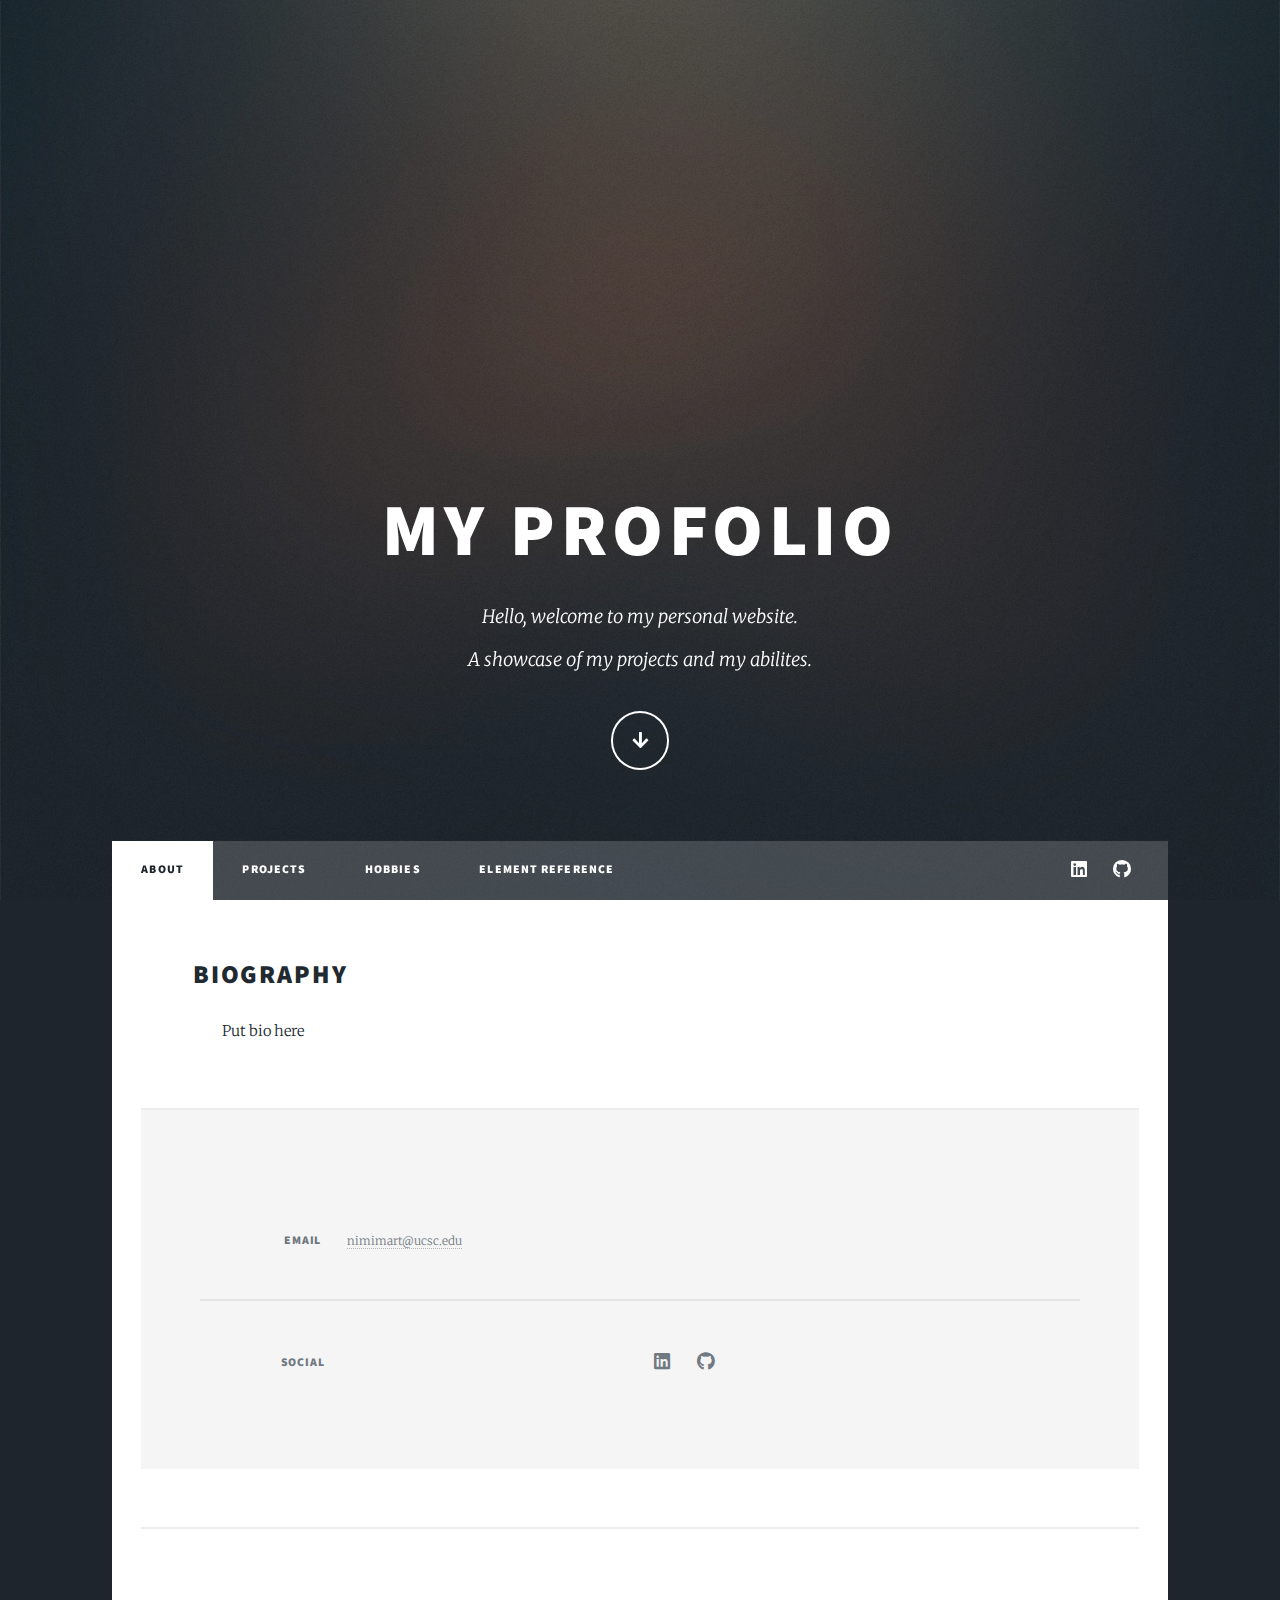
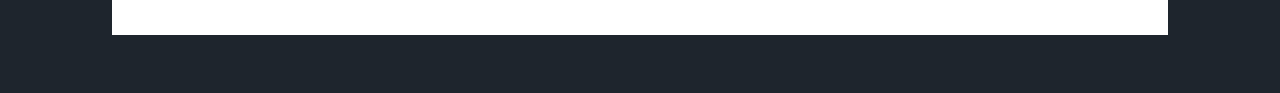
==== commit 0d1acef0: "fixed page linked (about tab would change shape)" ====
--- a/index.html
+++ b/index.html
@@ -11,6 +11,22 @@
 		<meta name="viewport" content="width=device-width, initial-scale=1, user-scalable=no" />
 		<link rel="stylesheet" href="assets/css/main.css" />
 		<noscript><link rel="stylesheet" href="assets/css/noscript.css" /></noscript>
+		<style>
+			.bio-image {
+				display: flex;
+				align-items: center;
+				justify-content: center;
+			}
+
+			.bio-image img {
+				border-radius: 50%;
+			}
+
+			.bio-text {
+				margin-left: 1.5em;
+				flex: 1;
+			}
+		</style>
 	</head>
 	<body class="is-preload">
 
@@ -38,15 +54,24 @@
 							<li class="active"><a href="index.html">About</a></li>
 							<li><a href="projects.html">Projects</a></li>
 							<li><a href="hobbies.html">Hobbies</a></li>
+							<li><a href="element_reference.html">Element Reference</a></li>
 						</ul>
 						<ul class="icons">
-							<li><a href="www.linkedin.com/in/nicolas-michael-martinez" class="icon brands fa-linkedin"><span class="label">LinkedIn</span></a></li>
-							<li><a href="git@github.com:nicom0202/Projects.git" class="icon brands fa-github"><span class="label">GitHub</span></a></li>
+							<li><a href="https://www.linkedin.com/in/nicolas-michael-martinez" class="icon brands fa-linkedin"><span class="label">LinkedIn</span></a></li>
+							<li><a href="https://github.com/nicom0202/Projects" class="icon brands fa-github"><span class="label">GitHub</span></a></li>
 						</ul>
 					</nav>
 
 
-
+				<!-- Main -->
+					<div id="main">
+						<!-- Main content here -->
+						<div class="bio-container">
+						<div class="bio-text">
+							<h2>Biography</h2>
+							<p><span class="image left"><img src="images/me.png" alt="" /></span>Put bio here </p>
+						</div>
+					</div>
 				<!-- Footer -->
 					<footer id="footer">
 						<section class="split contact">
@@ -56,9 +81,9 @@
 							</section>
 							<section>
 								<h3>Social</h3>
-								<ul class="icons alt">
-									<li><a href="git@github.com:nicom0202/Projects.git" class="icon brands alt fa-github"><span class="label">GitHub</span></a></li>
-									<li><a href="www.linkedin.com/in/nicolas-michael-martinez" class="icon brands alt fa-linkedin"><span class="label">LinkedIn</span></a></li>
+								<ul class="icons">
+									<li><a href="https://www.linkedin.com/in/nicolas-michael-martinez" class="icon brands fa-linkedin"><span class="label">LinkedIn</span></a></li>
+									<li><a href="https://github.com/nicom0202/Projects" class="icon brands fa-github"><span class="label">GitHub</span></a></li>
 								</ul>
 							</section>
 						</section>
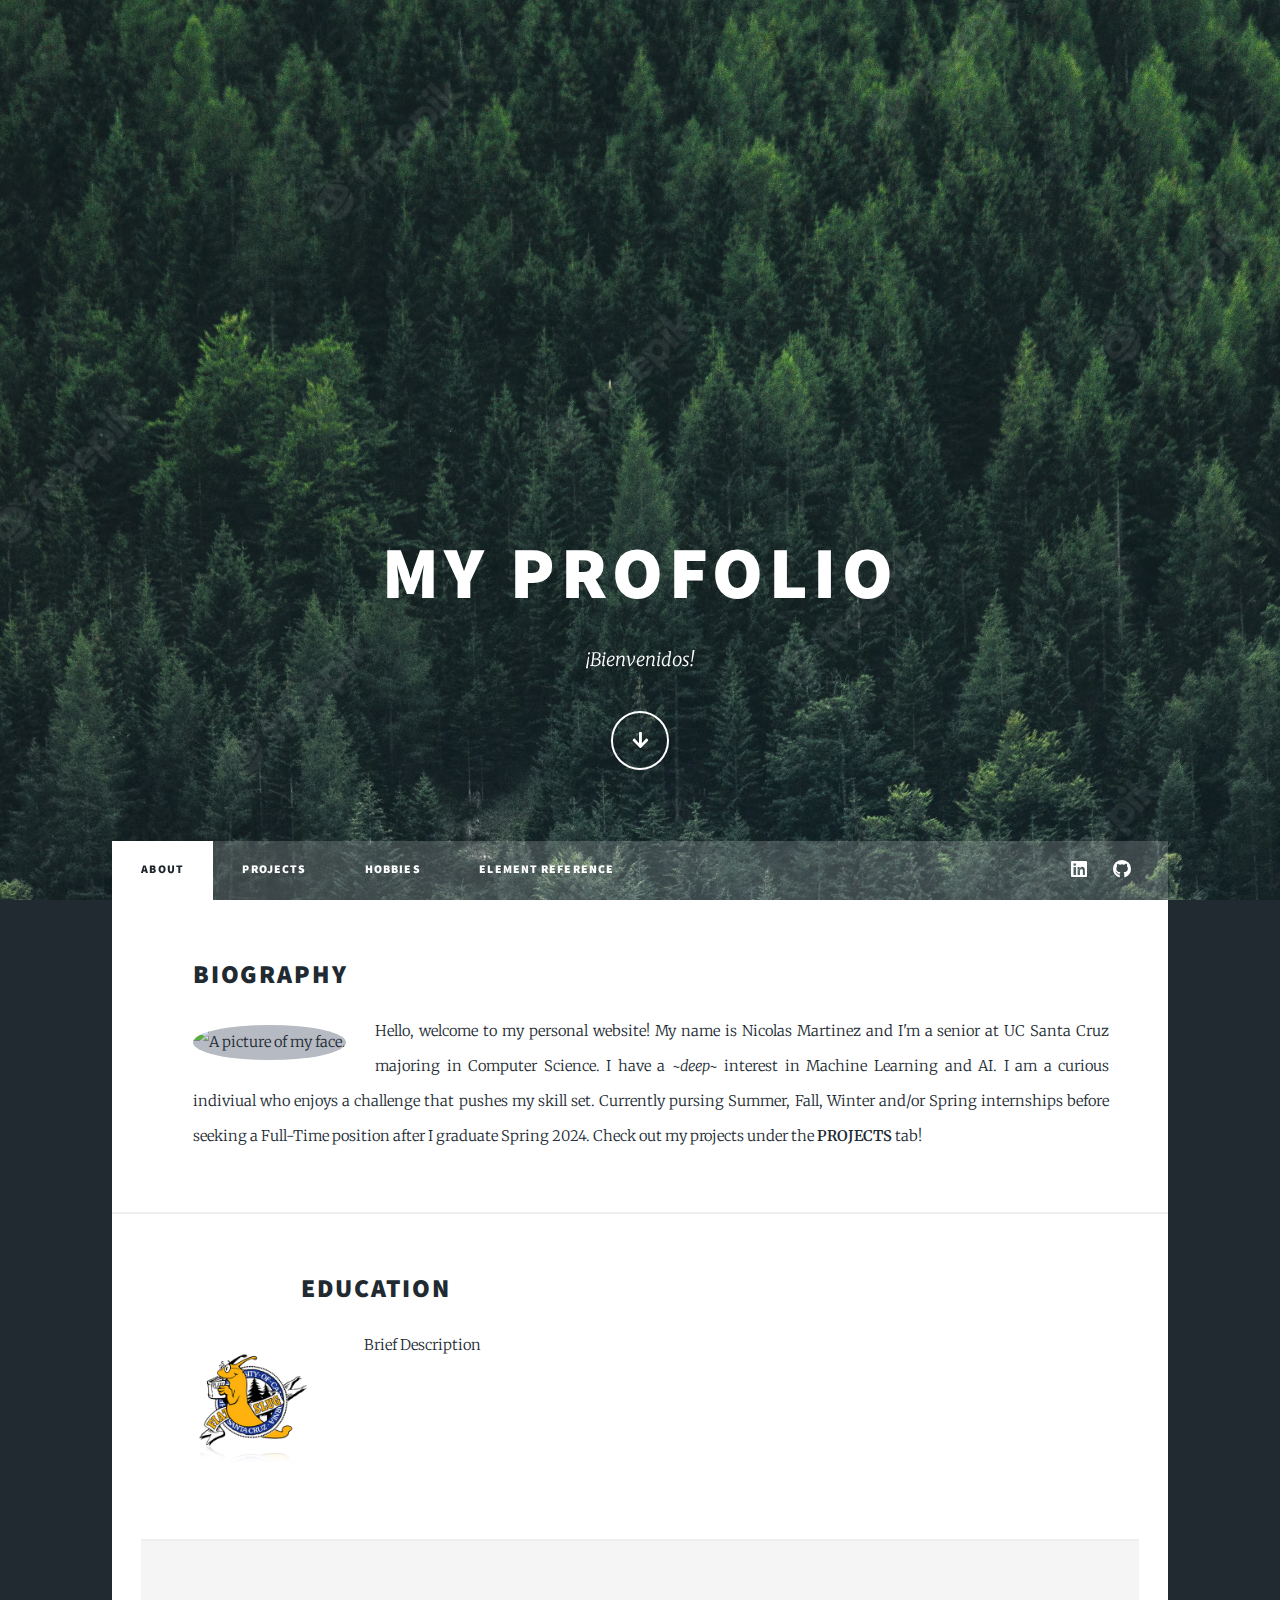
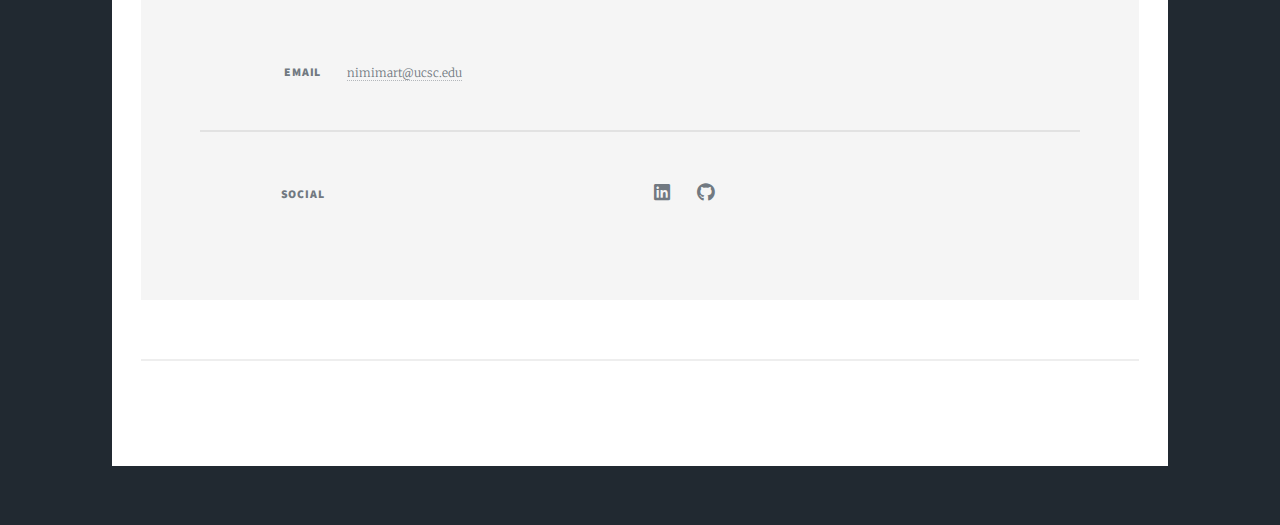
==== commit 74411d32: "updated background image, and main page layout" ====
--- a/index.html
+++ b/index.html
@@ -19,7 +19,11 @@
 			}
 
 			.bio-image img {
-				border-radius: 50%;
+				width: 150px; /* Set the desired width */
+      			height: 150px; /* Set the desired height */
+      			border-radius: 50%;
+				position: relative;
+  				left: -400px;
 			}
 
 			.bio-text {
@@ -36,8 +40,7 @@
 				<!-- Intro -->
 					<div id="intro">
 						<h1>My Profolio</h1>
-						<p>Hello, welcome to my personal website. <br>
-							 A showcase of my projects and my abilites.</p>
+						<p>¡Bienvenidos!</p>
 						<ul class="actions">
 							<li><a href="#header" class="button icon solid solo fa-arrow-down scrolly">Continue</a></li>
 						</ul>
@@ -69,9 +72,25 @@
 						<div class="bio-container">
 						<div class="bio-text">
 							<h2>Biography</h2>
-							<p><span class="image left"><img src="images/me.png" alt="" /></span>Put bio here </p>
+							<p><span class="image left"><img src="images/me.png" alt="A picture of my face." style="background-color: #b6bac2; border-radius: 50%;"/></span>
+								Hello, welcome to my personal website! My name is Nicolas Martinez and I'm a senior at UC Santa Cruz
+								majoring in Computer Science. I have a <i>~deep~</i> interest in Machine Learning and AI. I am a curious indiviual 
+								who enjoys a challenge that pushes my skill set. Currently pursing Summer, Fall, Winter and/or Spring internships
+								before seeking a Full-Time position after I graduate Spring 2024. Check out my projects under the <strong>PROJECTS</strong>
+								tab! <br>
+							 </p>
 						</div>
 					</div>
+					<!--Education-->
+					<section class="posts">
+						<article>
+							<header>
+								<h2><a href="#">Education</a></h2>   <!-- add an anchor to an in-depth page about the project -->
+							</header>
+							<a href="#" class="image left"><img src="images/ucsc-logo.png" alt="" /></a> 
+							<p>Brief Description</p>
+						</article>
+					</section>
 				<!-- Footer -->
 					<footer id="footer">
 						<section class="split contact">
--- a/assets/css/main.css
+++ b/assets/css/main.css
@@ -1,10 +1,10 @@
 @import url(fontawesome-all.min.css);
 @import url("https://fonts.googleapis.com/css?family=Merriweather:300,700,300italic,700italic|Source+Sans+Pro:900");
 
-/*
-	Massively by HTML5 UP
-	html5up.net | @ajlkn
-	Free for personal and commercial use under the CCA 3.0 license (html5up.net/license)
+/*
+	Massively by HTML5 UP
+	html5up.net | @ajlkn
+	Free for personal and commercial use under the CCA 3.0 license (html5up.net/license)
 */
 
 html, body, div, span, applet, object,
@@ -99,7 +99,7 @@
 	}
 
 	body {
-		background-color: #1e252d;
+		background-color: #212931;
 	}
 
 		body.is-preload *, body.is-preload *:before, body.is-preload *:after {
@@ -2500,7 +2500,7 @@
 
 		select option {
 			background-color: #ffffff;
-			color: #212931;
+			color: #253121;
 		}
 
 	.select-wrapper:before {
--- a/assets/css/noscript.css
+++ b/assets/css/noscript.css
@@ -1,15 +1,15 @@
 @import url(font-awesome.min.css);
 
-/*
-	Massively by HTML5 UP
-	html5up.net | @ajlkn
-	Free for personal and commercial use under the CCA 3.0 license (html5up.net/license)
+/*
+	Massively by HTML5 UP
+	html5up.net | @ajlkn
+	Free for personal and commercial use under the CCA 3.0 license (html5up.net/license)
 */
 
 /* Wrapper */
 
 	#wrapper {
-		background-color: #212931;
+		background-color: #213124;
 		background-image: url("../../images/overlay.png"), linear-gradient(0deg, rgba(0, 0, 0, 0.1), rgba(0, 0, 0, 0.1)), url("../../images/bg.jpg");
 		background-size: auto,								auto,														100% auto;
 		background-position: center,								center,														top center;
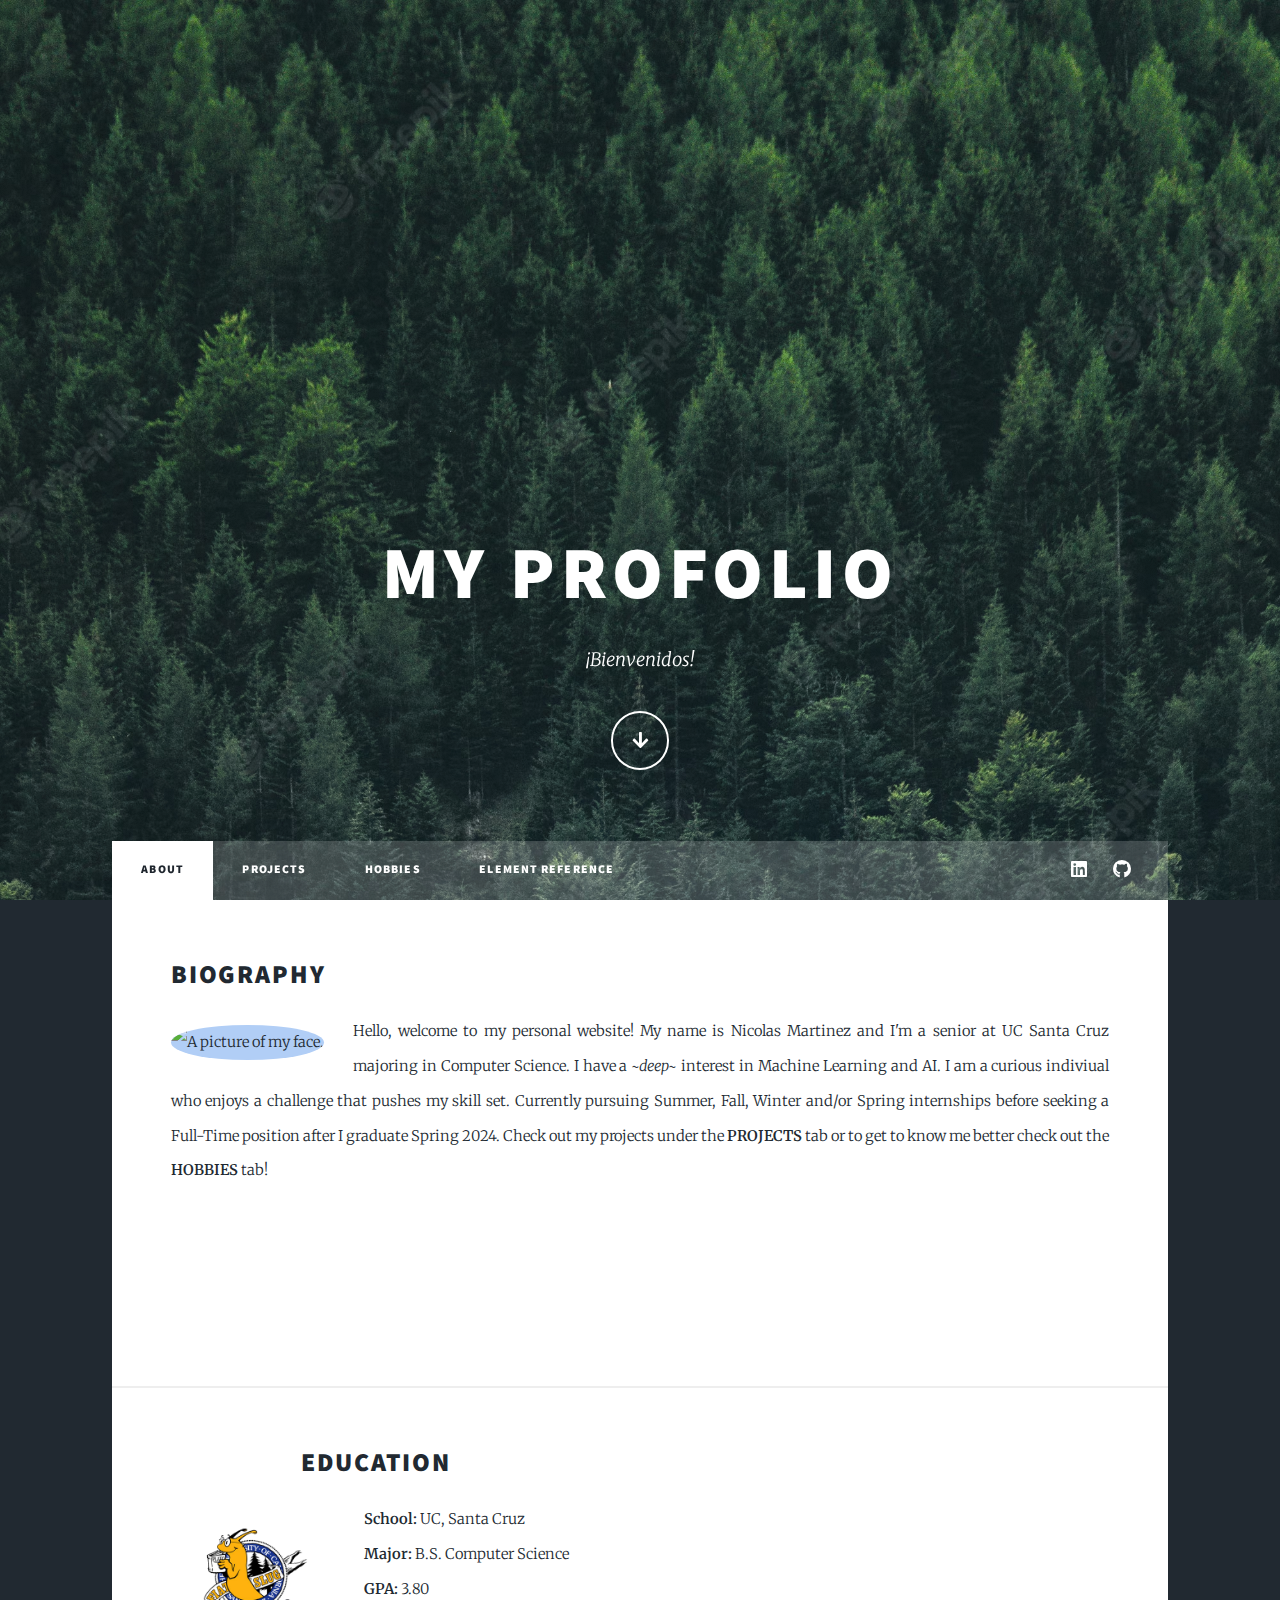
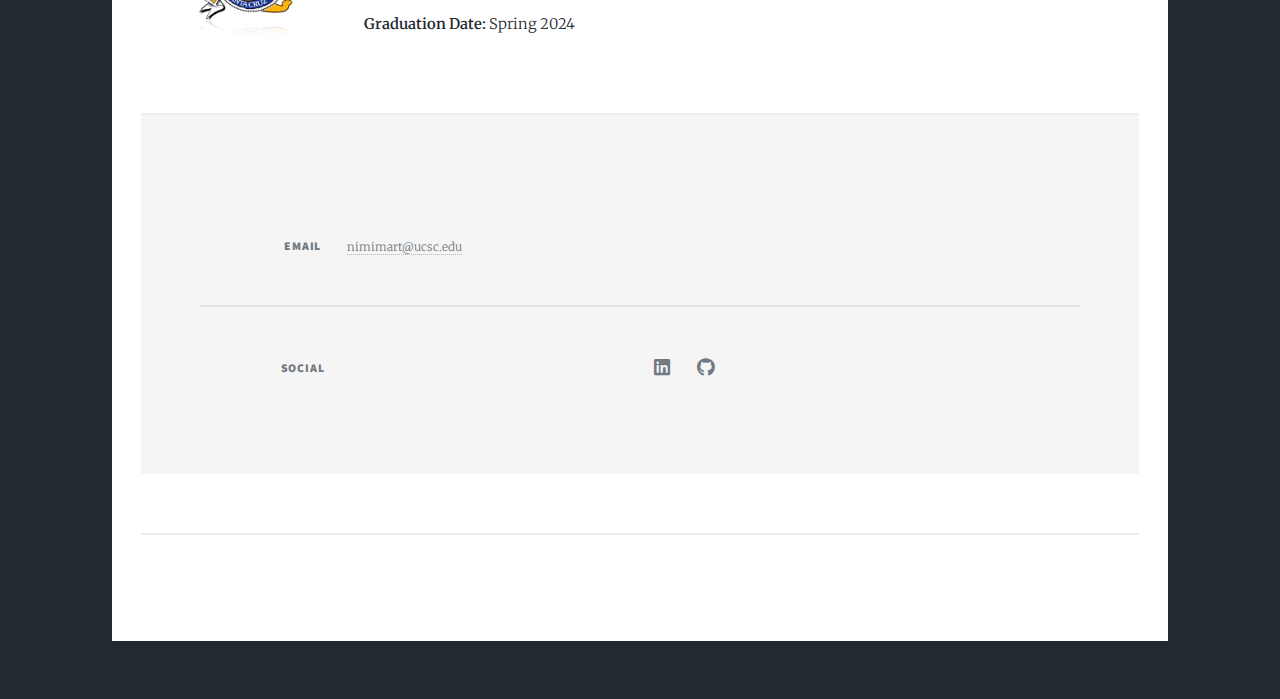
==== commit a3214811: "added more hobby stuff" ====
--- a/index.html
+++ b/index.html
@@ -11,26 +11,6 @@
 		<meta name="viewport" content="width=device-width, initial-scale=1, user-scalable=no" />
 		<link rel="stylesheet" href="assets/css/main.css" />
 		<noscript><link rel="stylesheet" href="assets/css/noscript.css" /></noscript>
-		<style>
-			.bio-image {
-				display: flex;
-				align-items: center;
-				justify-content: center;
-			}
-
-			.bio-image img {
-				width: 150px; /* Set the desired width */
-      			height: 150px; /* Set the desired height */
-      			border-radius: 50%;
-				position: relative;
-  				left: -400px;
-			}
-
-			.bio-text {
-				margin-left: 1.5em;
-				flex: 1;
-			}
-		</style>
 	</head>
 	<body class="is-preload">
 
@@ -72,12 +52,18 @@
 						<div class="bio-container">
 						<div class="bio-text">
 							<h2>Biography</h2>
-							<p><span class="image left"><img src="images/me.png" alt="A picture of my face." style="background-color: #b6bac2; border-radius: 50%;"/></span>
+							<p><span class="image left"><img src="images/me.png" alt="A picture of my face." style="background-color: #b1cef6; border-radius: 50%;"/></span>
 								Hello, welcome to my personal website! My name is Nicolas Martinez and I'm a senior at UC Santa Cruz
 								majoring in Computer Science. I have a <i>~deep~</i> interest in Machine Learning and AI. I am a curious indiviual 
-								who enjoys a challenge that pushes my skill set. Currently pursing Summer, Fall, Winter and/or Spring internships
+								who enjoys a challenge that pushes my skill set. Currently pursuing Summer, Fall, Winter and/or Spring internships
 								before seeking a Full-Time position after I graduate Spring 2024. Check out my projects under the <strong>PROJECTS</strong>
-								tab! <br>
+								tab or to get to know me better check out the <strong>HOBBIES</strong>
+								tab! 
+								<br>
+								<br>
+								<br>
+								<br>
+								<br>
 							 </p>
 						</div>
 					</div>
@@ -88,7 +74,12 @@
 								<h2><a href="#">Education</a></h2>   <!-- add an anchor to an in-depth page about the project -->
 							</header>
 							<a href="#" class="image left"><img src="images/ucsc-logo.png" alt="" /></a> 
-							<p>Brief Description</p>
+							<p>
+								<strong>School:</strong> UC, Santa Cruz<br>
+								<strong>Major:</strong> B.S. Computer Science<br> 
+								<strong>GPA:</strong> 3.80<br>
+								<strong>Graduation Date:</strong> Spring 2024<br>
+							</p>
 						</article>
 					</section>
 				<!-- Footer -->
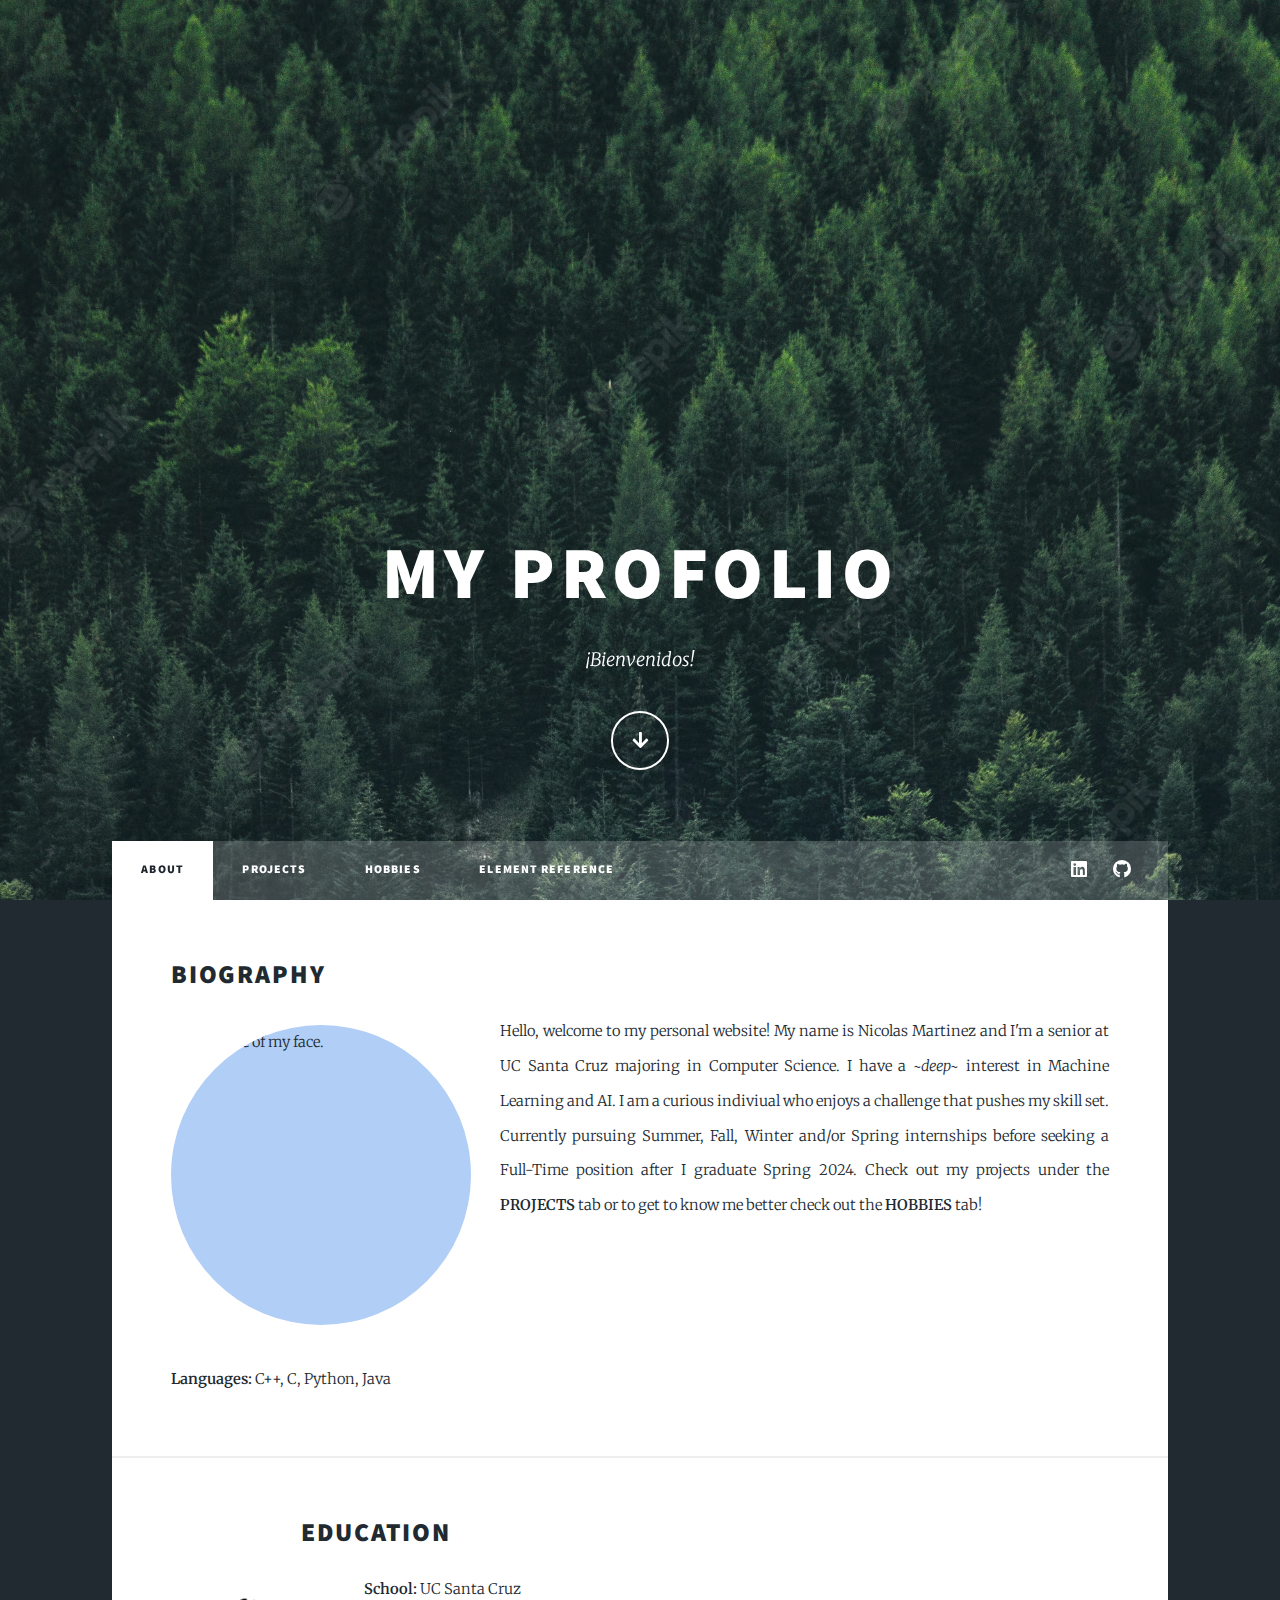
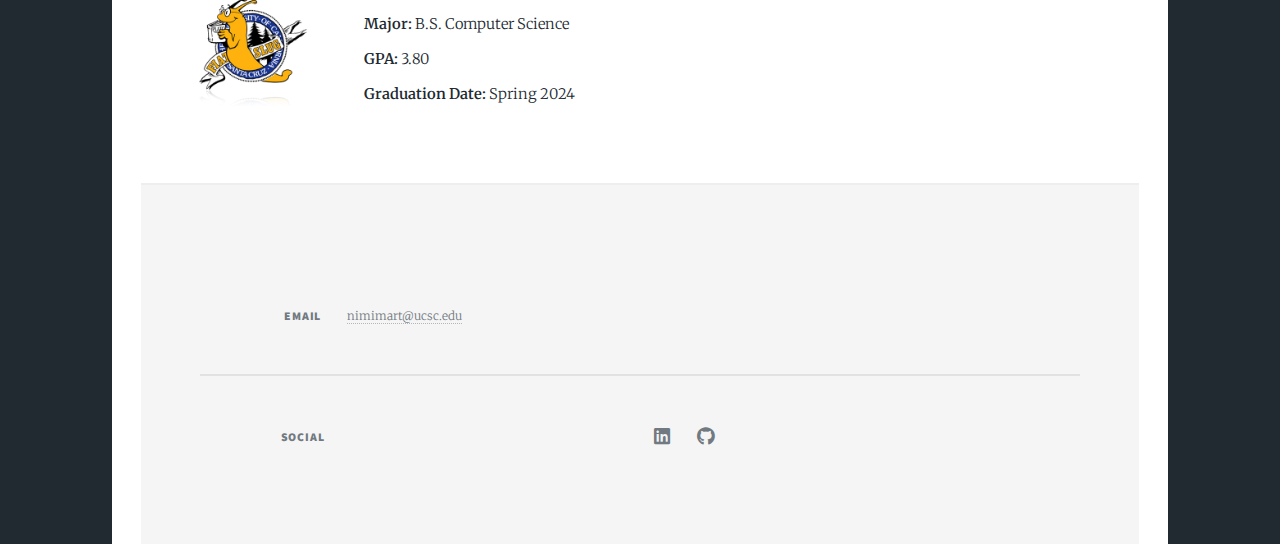
==== commit 7aaa1834: "trying to fix photo prob" ====
--- a/index.html
+++ b/index.html
@@ -11,6 +11,25 @@
 		<meta name="viewport" content="width=device-width, initial-scale=1, user-scalable=no" />
 		<link rel="stylesheet" href="assets/css/main.css" />
 		<noscript><link rel="stylesheet" href="assets/css/noscript.css" /></noscript>
+		<style>
+			/* Add a CSS class for the bio image */
+			.bio-image {
+				float: left;
+				margin-right: 20px;
+			}
+		
+			/* Media query to adjust the bio image size for smaller screen sizes */
+			@media screen and (max-width: 768px) {
+				.bio-image {
+					float: none;
+					margin-right: 0;
+					margin-bottom: 20px;
+					width: 100%; /* Set the width to 100% for smaller screens */
+					max-width: 300px; /* Set the maximum width for the image */
+					height: auto; /* Allow the height to adjust proportionally */
+				}
+			}
+		</style>
 	</head>
 	<body class="is-preload">
 
@@ -52,7 +71,12 @@
 						<div class="bio-container">
 						<div class="bio-text">
 							<h2>Biography</h2>
-							<p><span class="image left"><img src="images/me.png" alt="A picture of my face." style="background-color: #b1cef6; border-radius: 50%;"/></span>
+							<p><span class="image left">
+								<img src="images/me.png" alt="A picture of my face."
+									 style="background-color: #b1cef6; border-radius: 50%; width: 300px; height: 300px; transition: all 0.3s ease;" 
+									 onmouseover="this.style.width = '310px'; this.style.height = '310px';" 
+									 onmouseout="this.style.width = '300px'; this.style.height = '300px';"/>
+							  </span>
 								Hello, welcome to my personal website! My name is Nicolas Martinez and I'm a senior at UC Santa Cruz
 								majoring in Computer Science. I have a <i>~deep~</i> interest in Machine Learning and AI. I am a curious indiviual 
 								who enjoys a challenge that pushes my skill set. Currently pursuing Summer, Fall, Winter and/or Spring internships
@@ -64,6 +88,7 @@
 								<br>
 								<br>
 								<br>
+								<strong>Languages:</strong> C++, C, Python, Java
 							 </p>
 						</div>
 					</div>
@@ -75,7 +100,7 @@
 							</header>
 							<a href="#" class="image left"><img src="images/ucsc-logo.png" alt="" /></a> 
 							<p>
-								<strong>School:</strong> UC, Santa Cruz<br>
+								<strong>School:</strong> UC Santa Cruz<br>
 								<strong>Major:</strong> B.S. Computer Science<br> 
 								<strong>GPA:</strong> 3.80<br>
 								<strong>Graduation Date:</strong> Spring 2024<br>
@@ -98,12 +123,6 @@
 							</section>
 						</section>
 					</footer>
-
-				<!-- Copyright -->
-					<div id="copyright">
-						<ul><li>&copy; Untitled</li><li>Design: <a href="https://html5up.net">HTML5 UP</a></li></ul>
-					</div>
-
 			</div>
 
 		<!-- Scripts -->
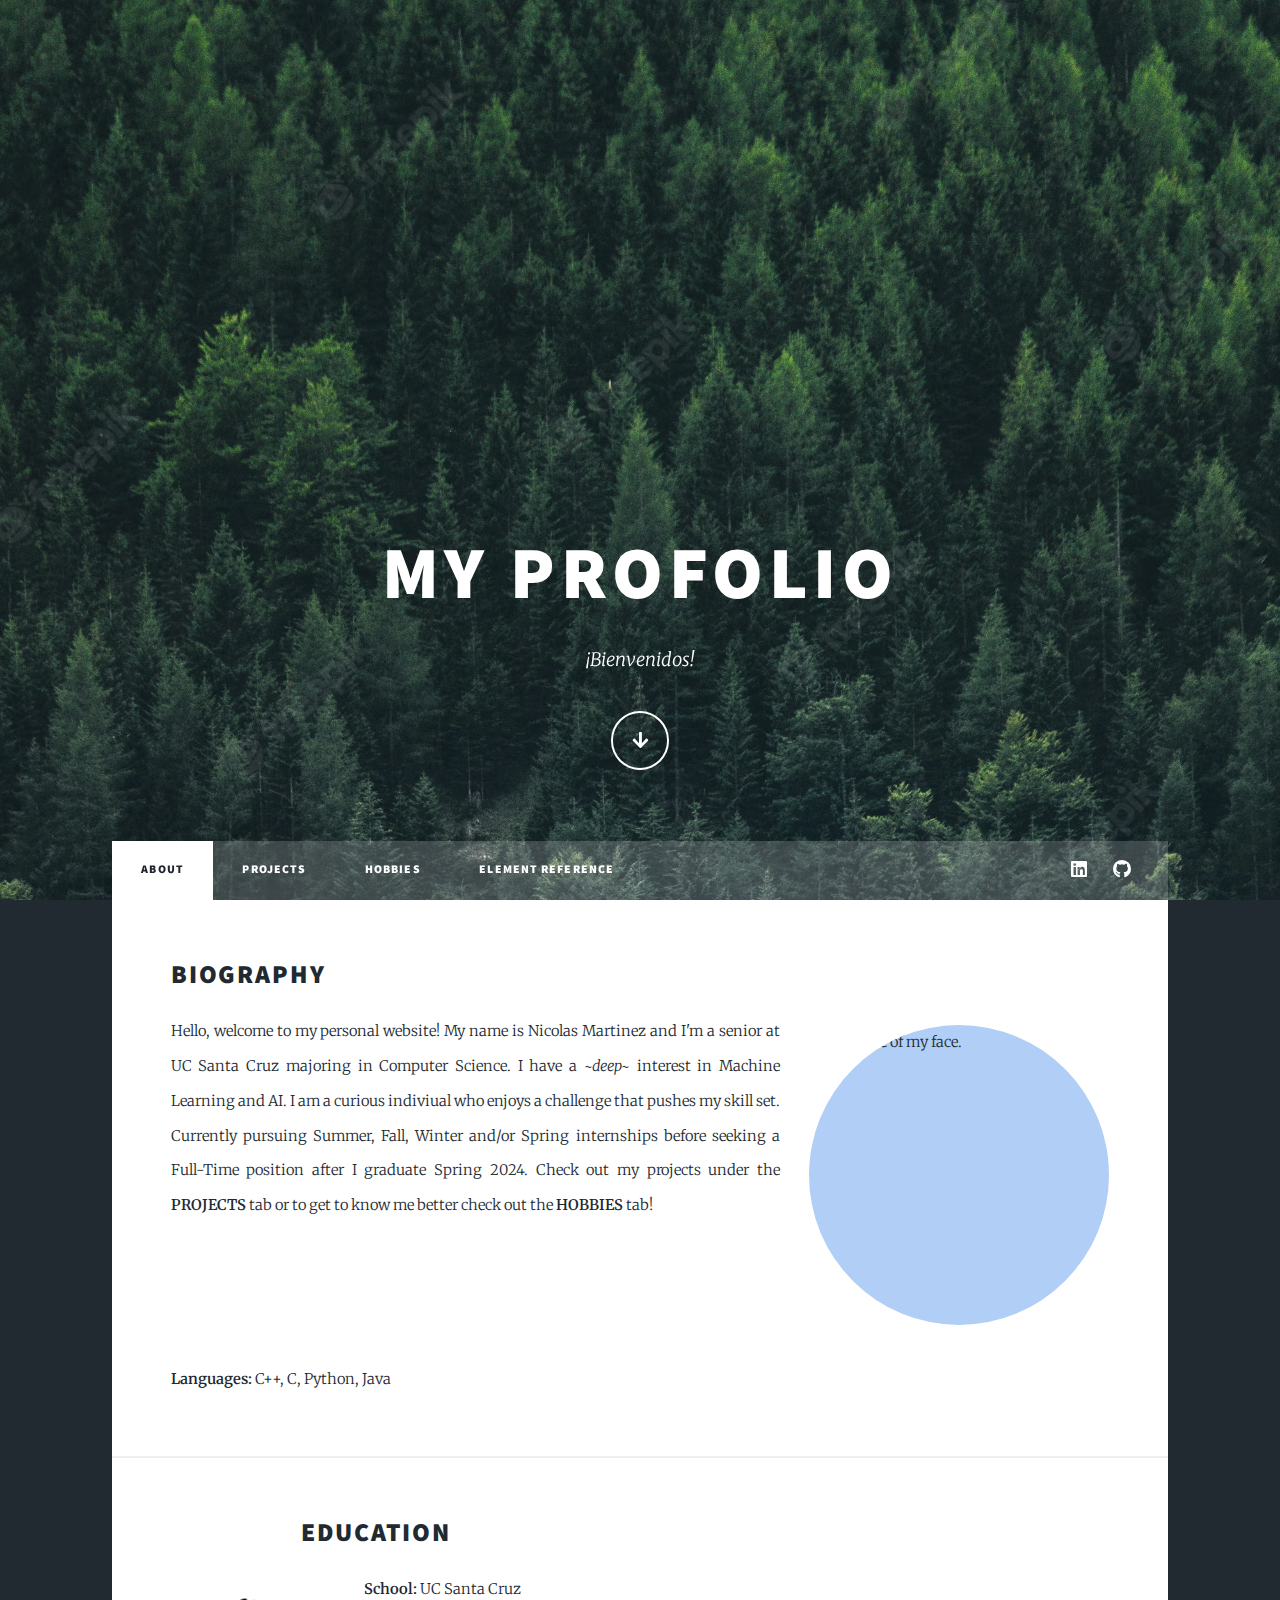
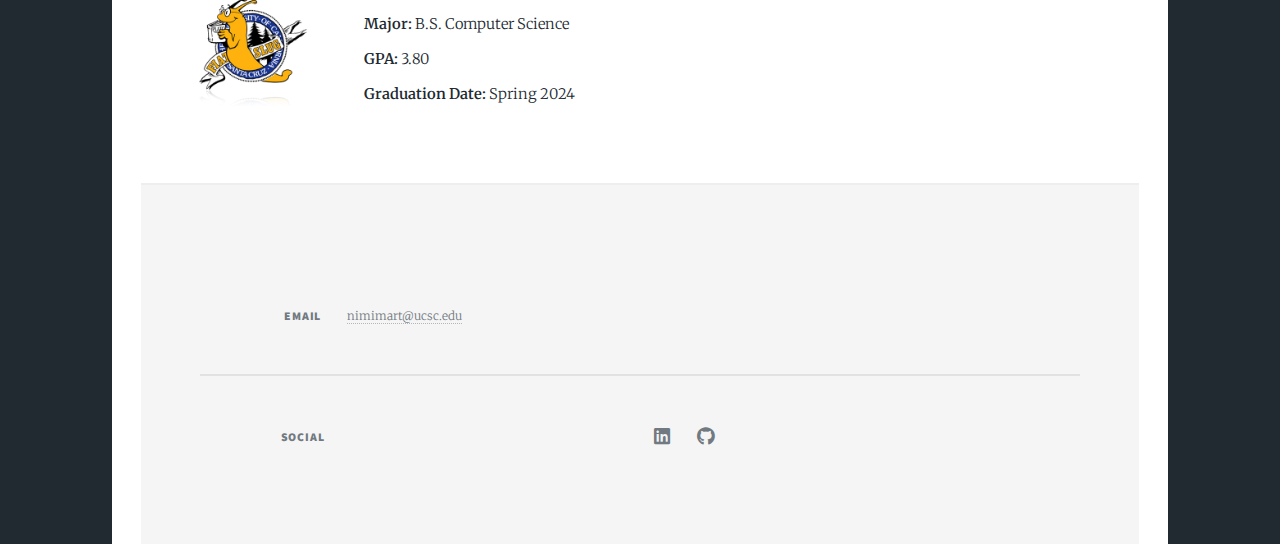
==== commit 520fbdad: "moved bio image to right" ====
--- a/index.html
+++ b/index.html
@@ -11,25 +11,6 @@
 		<meta name="viewport" content="width=device-width, initial-scale=1, user-scalable=no" />
 		<link rel="stylesheet" href="assets/css/main.css" />
 		<noscript><link rel="stylesheet" href="assets/css/noscript.css" /></noscript>
-		<style>
-			/* Add a CSS class for the bio image */
-			.bio-image {
-				float: left;
-				margin-right: 20px;
-			}
-		
-			/* Media query to adjust the bio image size for smaller screen sizes */
-			@media screen and (max-width: 768px) {
-				.bio-image {
-					float: none;
-					margin-right: 0;
-					margin-bottom: 20px;
-					width: 100%; /* Set the width to 100% for smaller screens */
-					max-width: 300px; /* Set the maximum width for the image */
-					height: auto; /* Allow the height to adjust proportionally */
-				}
-			}
-		</style>
 	</head>
 	<body class="is-preload">
 
@@ -71,7 +52,7 @@
 						<div class="bio-container">
 						<div class="bio-text">
 							<h2>Biography</h2>
-							<p><span class="image left">
+							<p><span class="image right">
 								<img src="images/me.png" alt="A picture of my face."
 									 style="background-color: #b1cef6; border-radius: 50%; width: 300px; height: 300px; transition: all 0.3s ease;" 
 									 onmouseover="this.style.width = '310px'; this.style.height = '310px';" 
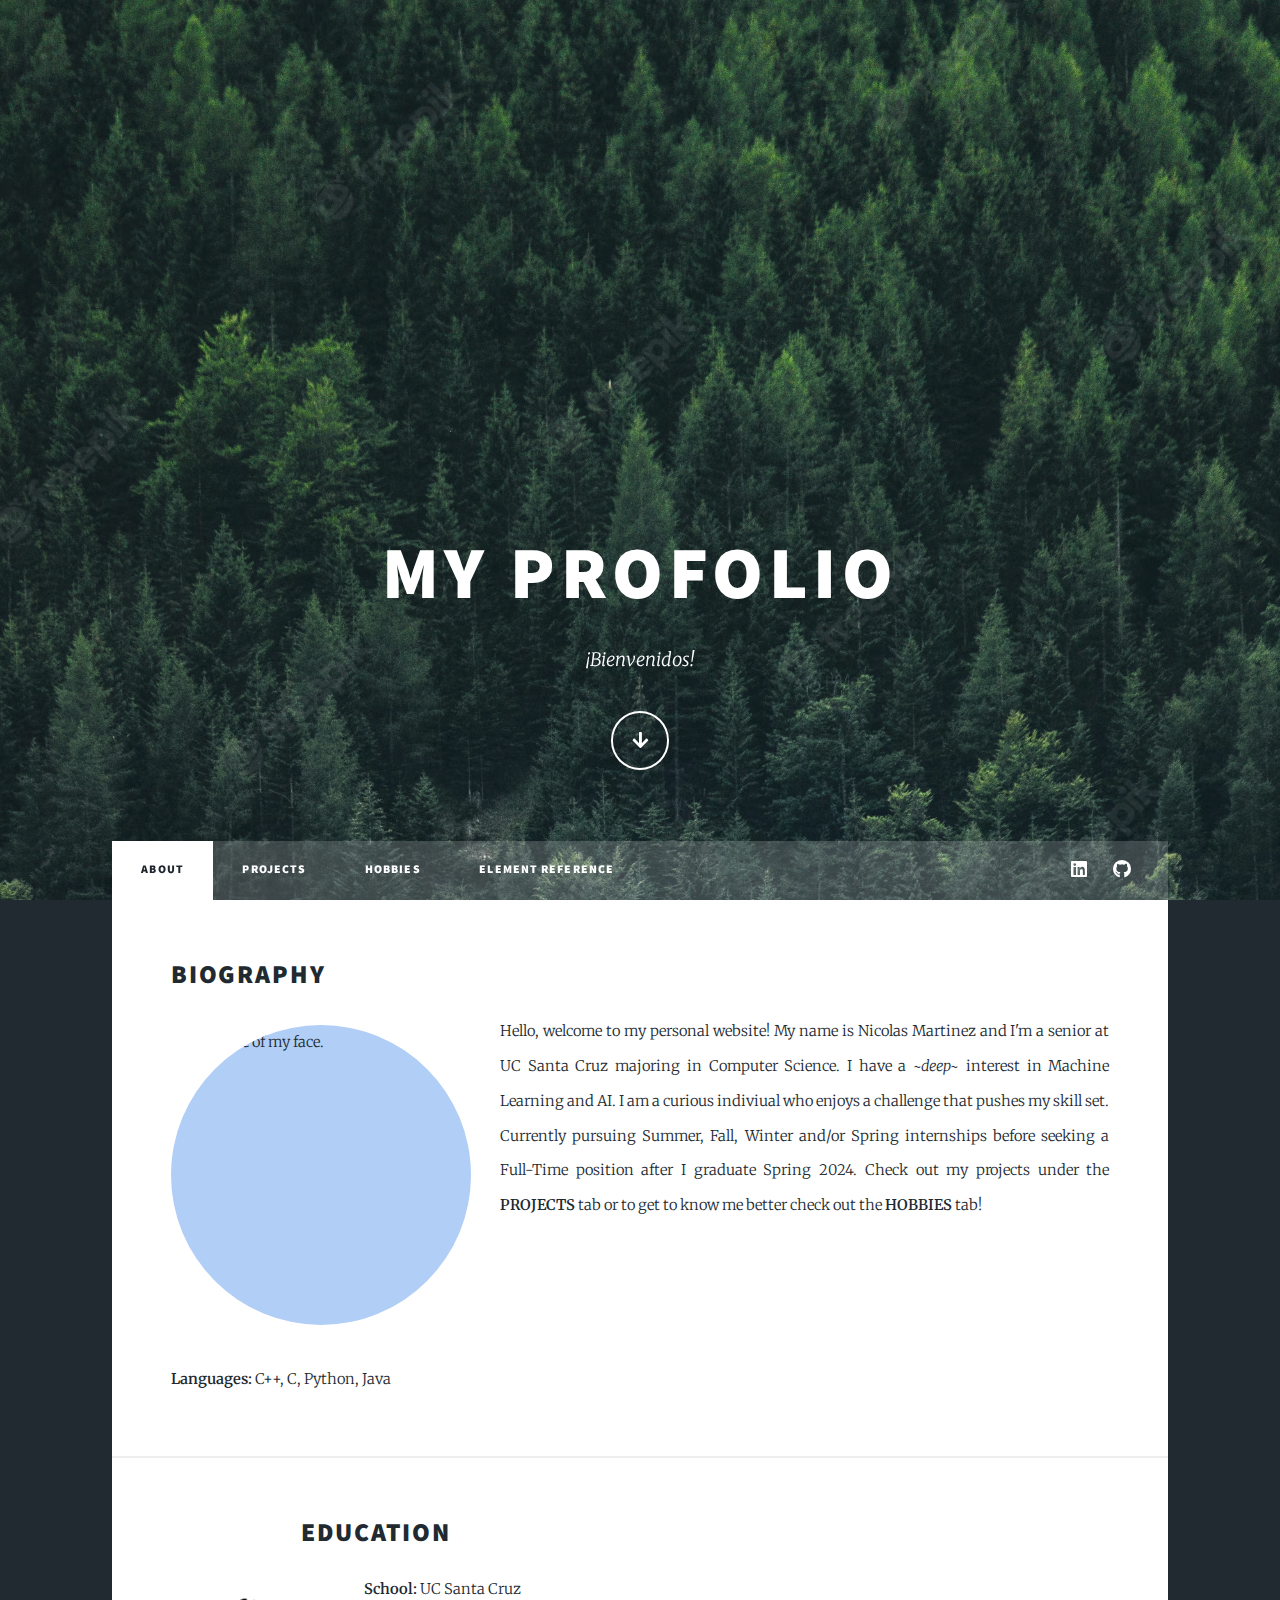
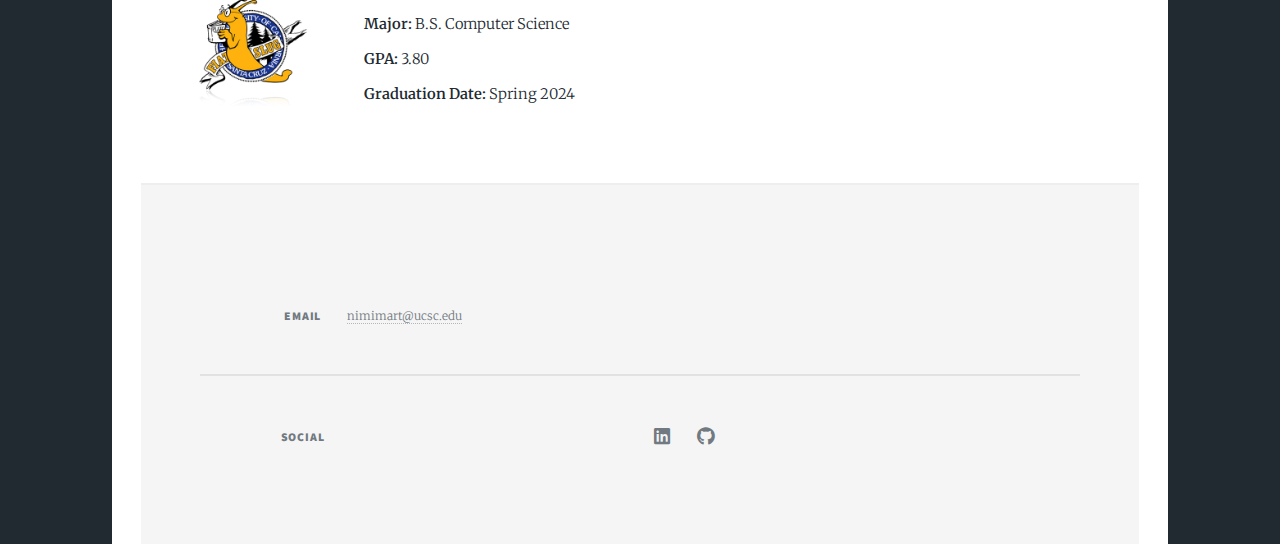
==== commit b5cbe9a0: "trying to fix mobile issue" ====
--- a/index.html
+++ b/index.html
@@ -11,6 +11,17 @@
 		<meta name="viewport" content="width=device-width, initial-scale=1, user-scalable=no" />
 		<link rel="stylesheet" href="assets/css/main.css" />
 		<noscript><link rel="stylesheet" href="assets/css/noscript.css" /></noscript>
+		<style>
+			@media screen and (max-width: 768px) {
+			  .bio-text .image.left {
+				float: none;
+			  }
+		
+			  .bio-text .image.right {
+				float: none;
+			  }
+			}
+		</style>
 	</head>
 	<body class="is-preload">
 
@@ -52,7 +63,7 @@
 						<div class="bio-container">
 						<div class="bio-text">
 							<h2>Biography</h2>
-							<p><span class="image right">
+							<p><span class="image left">
 								<img src="images/me.png" alt="A picture of my face."
 									 style="background-color: #b1cef6; border-radius: 50%; width: 300px; height: 300px; transition: all 0.3s ease;" 
 									 onmouseover="this.style.width = '310px'; this.style.height = '310px';" 
@@ -114,6 +125,27 @@
 			<script src="assets/js/breakpoints.min.js"></script>
 			<script src="assets/js/util.js"></script>
 			<script src="assets/js/main.js"></script>
+			<script>
+				$(document).ready(function () {
+				  function updateImageClass() {
+					const bioImage = $(".bio-text .image");
+			  
+					if (window.innerWidth <= 768) {
+					  // For mobile, add 'right' class and remove 'left' class
+					  bioImage.addClass("right").removeClass("left");
+					} else {
+					  // For desktop, add 'left' class and remove 'right' class
+					  bioImage.addClass("left").removeClass("right");
+					}
+				  }
+			  
+				  // Call the function on page load
+				  updateImageClass();
+			  
+				  // Call the function when the window is resized
+				  $(window).resize(updateImageClass);
+				});
+			  </script>
 
 	</body>
 </html>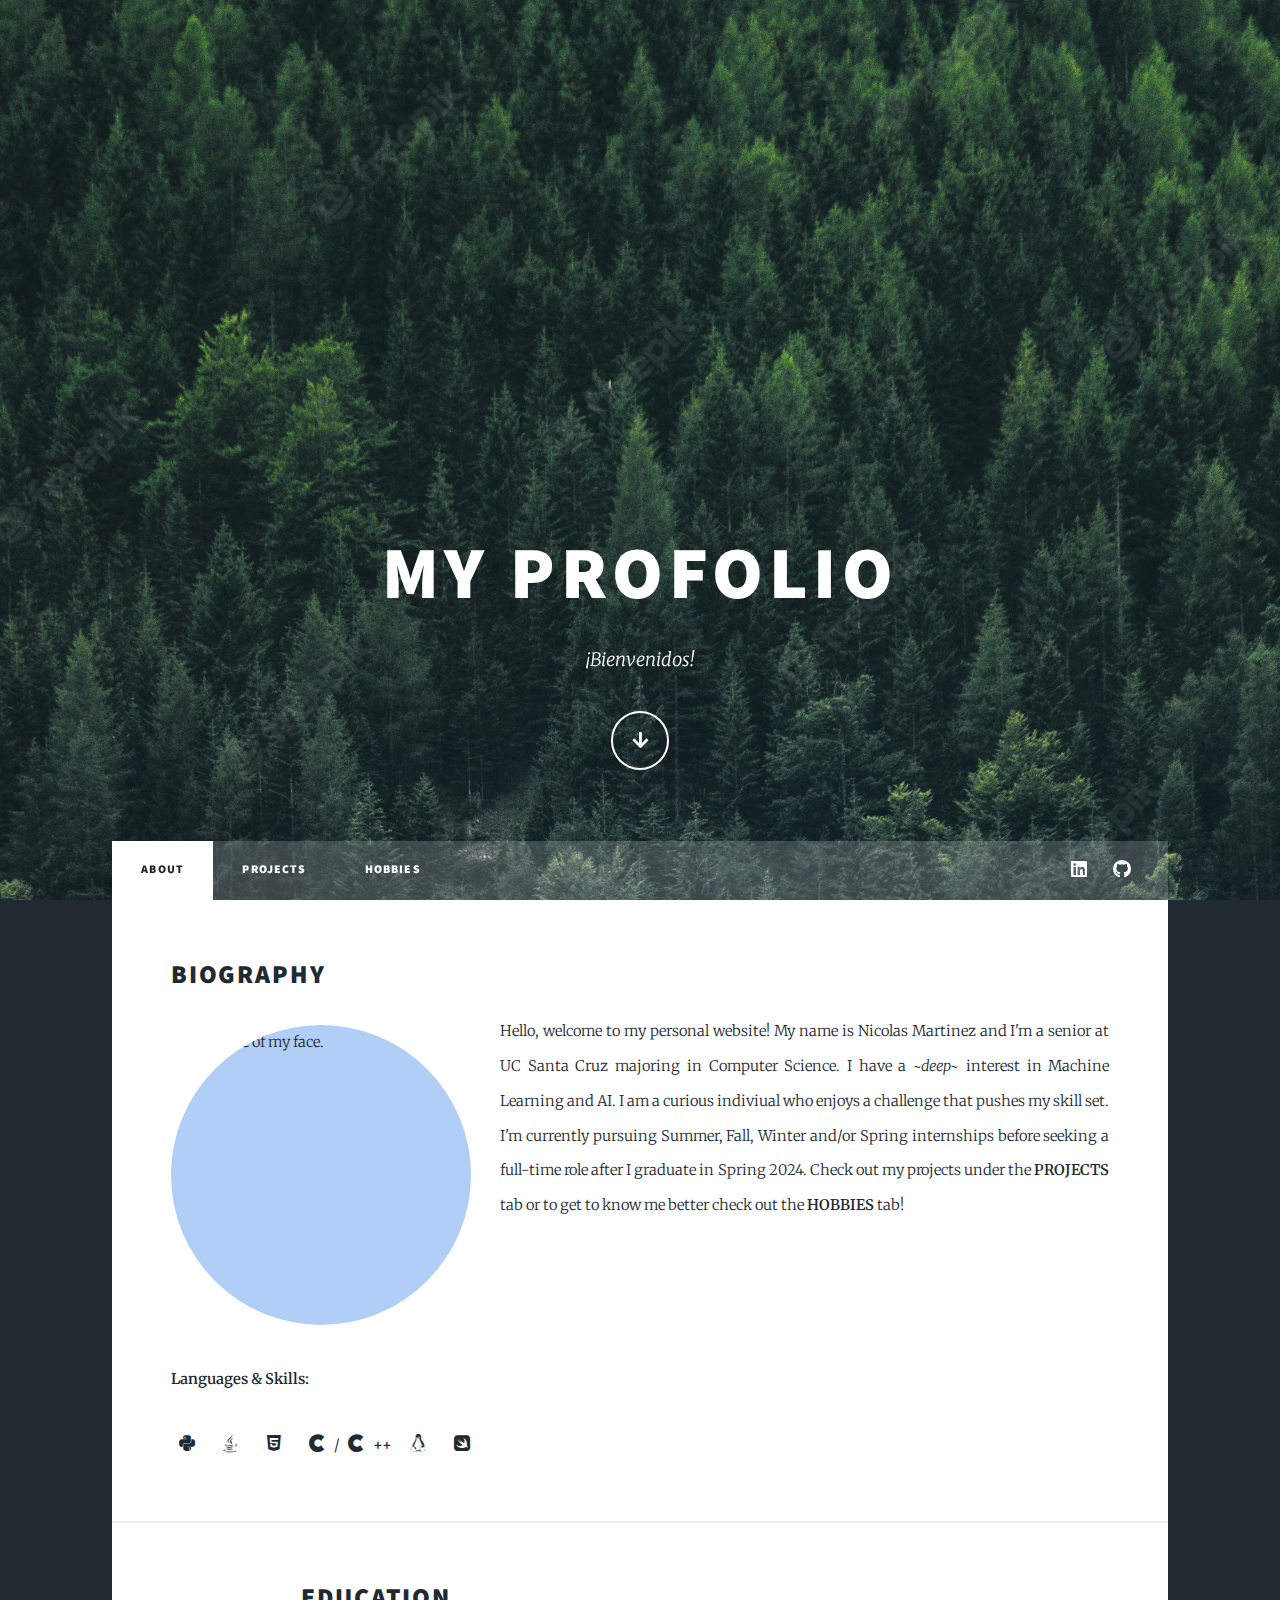
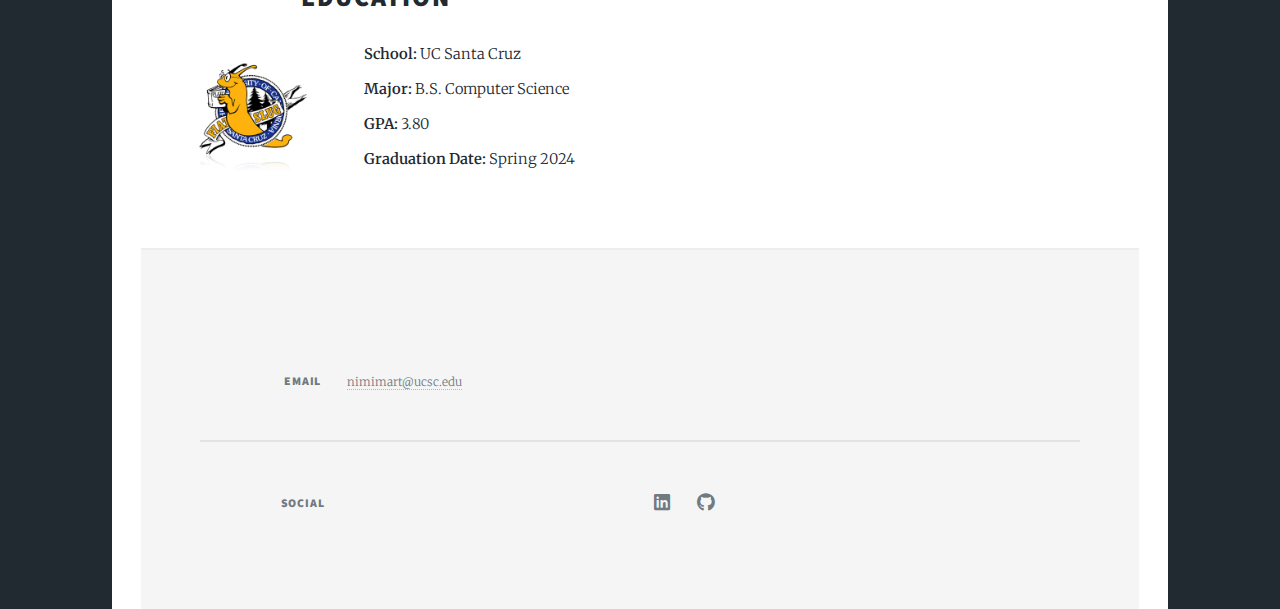
==== commit cd9d1db5: "updating github link" ====
--- a/index.html
+++ b/index.html
@@ -48,11 +48,11 @@
 							<li class="active"><a href="index.html">About</a></li>
 							<li><a href="projects.html">Projects</a></li>
 							<li><a href="hobbies.html">Hobbies</a></li>
-							<li><a href="element_reference.html">Element Reference</a></li>
+							
 						</ul>
 						<ul class="icons">
 							<li><a href="https://www.linkedin.com/in/nicolas-michael-martinez" class="icon brands fa-linkedin"><span class="label">LinkedIn</span></a></li>
-							<li><a href="https://github.com/nicom0202/Projects" class="icon brands fa-github"><span class="label">GitHub</span></a></li>
+							<li><a href="https://github.com/nicom0202" class="icon brands fa-github"><span class="label">GitHub</span></a></li>
 						</ul>
 					</nav>
 
@@ -71,16 +71,23 @@
 							  </span>
 								Hello, welcome to my personal website! My name is Nicolas Martinez and I'm a senior at UC Santa Cruz
 								majoring in Computer Science. I have a <i>~deep~</i> interest in Machine Learning and AI. I am a curious indiviual 
-								who enjoys a challenge that pushes my skill set. Currently pursuing Summer, Fall, Winter and/or Spring internships
-								before seeking a Full-Time position after I graduate Spring 2024. Check out my projects under the <strong>PROJECTS</strong>
-								tab or to get to know me better check out the <strong>HOBBIES</strong>
-								tab! 
+								who enjoys a challenge that pushes my skill set. I'm currently pursuing Summer, Fall, Winter and/or Spring internships
+								before seeking a full-time role after I graduate in Spring 2024. Check out my projects under the <strong>PROJECTS</strong>
+								tab or to get to know me better check out the <strong>HOBBIES</strong> tab! 
 								<br>
 								<br>
 								<br>
 								<br>
 								<br>
-								<strong>Languages:</strong> C++, C, Python, Java
+								<strong>Languages & Skills:</strong> 
+								<ul class="icons">
+									<li><a class="icon brands fa-brands fa-python" title="Python"><span class="label"></span></a></li>
+									<li><a class="icon brands fa-brands fa-java" title="Java"><span class="label"></span></a></li>
+									<li><a class="icon brands fa-brands fa-html5" title="HTML5"><span class="label"></span></a></li>
+									<li><a class="icon brands fa-brands fa-cuttlefish"><span class="label"></span></a>/<a class="icon brands fa-brands fa-cuttlefish" title="C/C++"><span class="label"></span></a><strong>++</strong></li>
+									<li><a class="icon brands fa-brands fa-linux" title="Linux"><span class="label"></span></a></li>
+									<li><a class="icon brands fa-brands fa-swift" title="Swfit"><span class="label"></span></a></li>
+								</ul>
 							 </p>
 						</div>
 					</div>
@@ -88,9 +95,9 @@
 					<section class="posts">
 						<article>
 							<header>
-								<h2><a href="#">Education</a></h2>   <!-- add an anchor to an in-depth page about the project -->
+								<h2><a >Education</a></h2>   
 							</header>
-							<a href="#" class="image left"><img src="images/ucsc-logo.png" alt="" /></a> 
+							<a class="image left"><img src="images/ucsc-logo.png" alt="" /></a> 
 							<p>
 								<strong>School:</strong> UC Santa Cruz<br>
 								<strong>Major:</strong> B.S. Computer Science<br> 
@@ -104,13 +111,13 @@
 						<section class="split contact">
 							<section>
 								<h3>Email</h3>
-								<p><a href="#">nimimart@ucsc.edu</a></p>
+								<p><a href="mailto:nimimart@ucsc.edu">nimimart@ucsc.edu</a></p>
 							</section>
 							<section>
 								<h3>Social</h3>
 								<ul class="icons">
 									<li><a href="https://www.linkedin.com/in/nicolas-michael-martinez" class="icon brands fa-linkedin"><span class="label">LinkedIn</span></a></li>
-									<li><a href="https://github.com/nicom0202/Projects" class="icon brands fa-github"><span class="label">GitHub</span></a></li>
+									<li><a href="https://github.com/nicom0202" class="icon brands fa-github"><span class="label">GitHub</span></a></li>
 								</ul>
 							</section>
 						</section>
